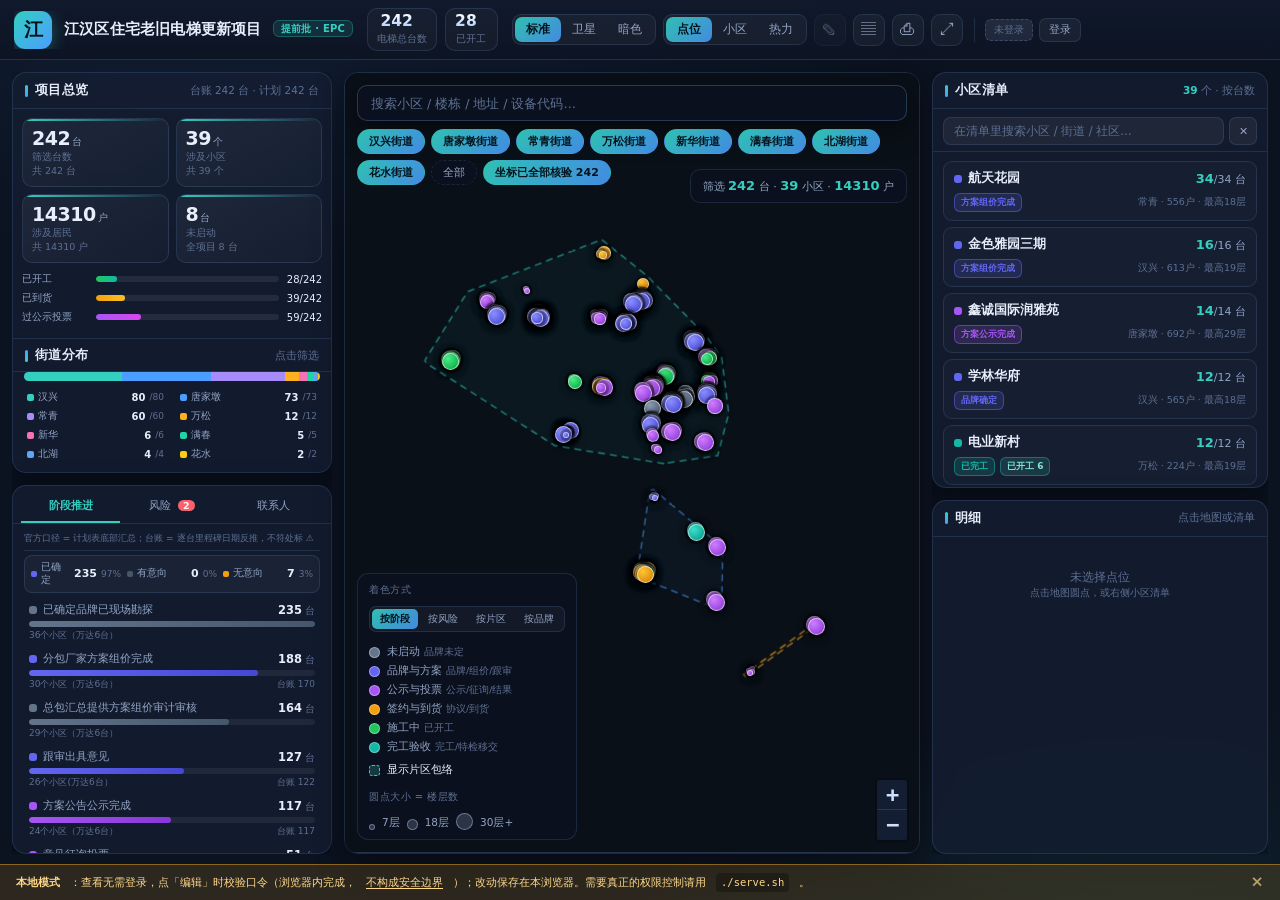
==== dainti/index.html @ f4ebd6f1 "10月19日-" ====
<!DOCTYPE html>
<html lang="zh-CN">
<head>
<meta charset="utf-8">
<meta name="viewport" content="width=device-width, initial-scale=1">
<title>江汉区老旧电梯更新项目 · 进度看台</title>
<link rel="stylesheet" href="vendor/leaflet.css">
<link rel="stylesheet" href="style.css?v=202610191836">
</head>
<body>

<header class="topbar">
  <div class="brand">
    <div class="brand-mark">江</div>
    <div class="brand-text">
      <h1>江汉区住宅老旧电梯更新项目 <span class="tag">提前批 · EPC</span></h1>
      <p id="subtitle">进度看台 · 加载中…</p>
    </div>
  </div>

  <div class="topbar-stats" id="topStats"></div>

  <div class="topbar-actions">
    <div class="seg" id="basemapSeg">
      <button data-map="standard" class="on">标准</button>
      <button data-map="satellite">卫星</button>
      <button data-map="dark">暗色</button>
    </div>
    <div class="seg" id="viewSeg">
      <button data-view="point" class="on">点位</button>
      <button data-view="community">小区</button>
      <button data-view="heat">热力</button>
    </div>
    <button class="icon-btn" id="btnEdit" title="编辑模式：改阶段/日期/品牌，拖拽纠偏坐标">✎</button>
    <button class="icon-btn" id="btnTimeline" title="时间轴 / 甘特">▤</button>
    <button class="icon-btn" id="btnReport" title="导出周报">⎙</button>
    <button class="icon-btn" id="btnFit" title="复位视图">⤢</button>
    <div class="user-chip" id="userChip"></div>
  </div>
</header>

<main class="layout">

  <!-- ============ 左栏 ============ -->
  <aside class="col col-left">
    <section class="card">
      <div class="card-hd"><h2>项目总览</h2><span class="hint" id="sourceHint"></span></div>
      <div class="kpi-grid" id="kpiGrid"></div>
      <div class="coverage" id="coverage"></div>
      <div class="card-hd card-hd-sub"><h2>街道分布</h2><span class="hint">点击筛选</span></div>
      <div id="streetChart" class="street-strip"></div>
    </section>

    <section class="card grow">
      <div class="tabs" id="leftTabs">
        <button data-tab="funnel" class="on">阶段推进</button>
        <button data-tab="risk">风险 <b id="riskBadge">0</b></button>
        <button data-tab="people">联系人</button>
      </div>
      <div class="tab-body">
        <div class="tab-pane on" id="paneFunnel"><div id="funnel" class="funnel"></div></div>
        <div class="tab-pane" id="paneRisk"><div id="riskPanel" class="risk-panel"></div></div>
        <div class="tab-pane" id="panePeople"><div id="peoplePanel" class="people-panel"></div></div>
      </div>
    </section>
  </aside>

  <!-- ============ 中间:地图 + 时间轴抽屉 ============ -->
  <section class="map-wrap">
    <div class="map-stage">
      <div id="map"></div>

      <div class="map-overlay map-legend" id="legend"></div>

      <div class="map-overlay map-filter">
        <input id="search" type="search" placeholder="搜索小区 / 楼栋 / 地址 / 设备代码…" autocomplete="off">
        <div class="chips" id="streetChips"></div>
      </div>

      <div class="edit-bar" id="editBar">
        <div class="eb-row">
          <span class="eb-title">✎ 编辑模式</span>
          <button class="mini-btn" id="btnMulti" title="开启后点圆点/清单可多选，然后批量改">多选</button>
          <label class="eb-auto" title="改动后自动保存，无需手点保存">
            <input type="checkbox" id="autoSave" checked><span>自动保存</span></label>
          <span class="eb-hint" id="editHint">点圆点改阶段/日期/品牌；「小区」视图拖气泡纠偏坐标</span>
          <span class="eb-dirty" id="editDirty"></span>
          <button class="mini-btn" id="btnSave">保存</button>
          <button class="mini-btn" id="btnRevert">撤销未保存</button>
          <button class="mini-btn" id="btnRestore" title="回退到上一次保存之前">撤销上次保存</button>
          <button class="mini-btn" id="btnExport">导出 JSON</button>
          <button class="mini-btn" id="btnImport">导入 JSON</button>
          <button class="mini-btn" id="btnRebuild" title="重跑构建脚本，刷新风险/时间轴/周报">重建派生数据</button>
          <button class="mini-btn" id="btnEditExit">退出编辑</button>
        </div>
        <div class="eb-row eb-batch" id="batchBar">
          <span class="eb-sel">已选 <b id="selCount">0</b> 台</span>
          <select id="bStage" title="批量设置当前阶段"><option value="">设为阶段…</option></select>
          <select id="bKey" title="批量填写某个里程碑日期"><option value="">填里程碑…</option></select>
          <input type="date" id="bDate" title="里程碑日期">
          <button class="mini-btn primary" id="btnApply">应用到所选</button>
          <button class="mini-btn" id="btnSelVisible" title="选中当前筛选结果里的全部点位">全选筛选结果</button>
          <button class="mini-btn" id="btnSelClear">清空选择</button>
        </div>
      </div>

      <div class="map-overlay map-statusbar" id="statusbar"></div>
      <div class="map-overlay map-note" id="geoNote"></div>
    </div>

    <!-- 时间轴 / 甘特抽屉 -->
    <div class="timeline-drawer" id="timelineDrawer">
      <div class="tl-head">
        <h3>时间轴 · 里程碑推进</h3>
        <div class="tl-modes" id="tlModes">
          <button data-tl="month" class="on">每月新增</button>
          <button data-tl="cum">累积曲线</button>
          <button data-tl="matrix">阶段×月份</button>
        </div>
        <span class="tl-hint" id="tlHint"></span>
        <button class="icon-btn sm" id="btnTlClose" title="收起">✕</button>
      </div>
      <div class="tl-body" id="tlBody"></div>
    </div>
  </section>

  <!-- ============ 右栏 ============ -->
  <aside class="col col-right">
    <section class="card grow">
      <div class="card-hd">
        <h2>小区清单</h2>
        <span class="hint"><b id="listCount">0</b> 个 · 按台数</span>
      </div>
      <div class="list-search">
        <input id="listSearch" type="search" placeholder="在清单里搜索小区 / 街道 / 社区…" autocomplete="off">
        <button class="mini-btn" id="listSearchClear" title="清空">✕</button>
      </div>
      <div id="communityList" class="community-list"></div>
    </section>

    <section class="card">
      <div class="card-hd"><h2>明细</h2><span class="hint" id="detailHint">点击地图或清单</span></div>
      <div id="detailPanel" class="detail-panel">
        <div class="empty">未选择点位</div>
      </div>
    </section>
  </aside>
</main>

<footer class="footbar">
  <span id="footLeft"></span>
  <span class="sep">|</span>
  <span id="footAsOf"></span>
  <span class="sep">|</span>
  <span>坐标 WGS-84 → GCJ-02 对齐高德底图</span>
</footer>

<div class="login-overlay" id="loginOverlay">
  <form class="login-card" id="loginForm" autocomplete="on">
    <div class="lg-mark">江</div>
    <h2>江汉区老旧电梯更新项目</h2>
    <p class="lg-sub">进度看台 · 需要授权后访问</p>
    <label>用户名</label>
    <input id="loginUser" name="username" autocomplete="username" placeholder="请输入用户名">
    <label>口令</label>
    <input id="loginPass" name="password" type="password" autocomplete="current-password" placeholder="请输入口令">
    <button type="submit" id="loginBtn">登 录</button>
    <div class="lg-msg" id="loginMsg"></div>
    <div class="lg-foot">未授权用户无法查看项目数据<br>如需账号请联系项目管理员</div>
  </form>
</div>

<script src="vendor/leaflet.js"></script>
<script src="local-users.js?v=202610191836" onerror="window.__NO_LOCAL_USERS__=1"></script>
<script src="auth.js?v=202610191836"></script>
<script src="data/plan.js?v=202610191836"></script>
<script src="app.js?v=202610191836"></script>
</body>
</html>
---- dainti/vendor/leaflet.css ----
/* required styles */

.leaflet-pane,
.leaflet-tile,
.leaflet-marker-icon,
.leaflet-marker-shadow,
.leaflet-tile-container,
.leaflet-pane > svg,
.leaflet-pane > canvas,
.leaflet-zoom-box,
.leaflet-image-layer,
.leaflet-layer {
	position: absolute;
	left: 0;
	top: 0;
	}
.leaflet-container {
	overflow: hidden;
	}
.leaflet-tile,
.leaflet-marker-icon,
.leaflet-marker-shadow {
	-webkit-user-select: none;
	   -moz-user-select: none;
	        user-select: none;
	  -webkit-user-drag: none;
	}
/* Prevents IE11 from highlighting tiles in blue */
.leaflet-tile::selection {
	background: transparent;
}
/* Safari renders non-retina tile on retina better with this, but Chrome is worse */
.leaflet-safari .leaflet-tile {
	image-rendering: -webkit-optimize-contrast;
	}
/* hack that prevents hw layers "stretching" when loading new tiles */
.leaflet-safari .leaflet-tile-container {
	width: 1600px;
	height: 1600px;
	-webkit-transform-origin: 0 0;
	}
.leaflet-marker-icon,
.leaflet-marker-shadow {
	display: block;
	}
/* .leaflet-container svg: reset svg max-width decleration shipped in Joomla! (joomla.org) 3.x */
/* .leaflet-container img: map is broken in FF if you have max-width: 100% on tiles */
.leaflet-container .leaflet-overlay-pane svg {
	max-width: none !important;
	max-height: none !important;
	}
.leaflet-container .leaflet-marker-pane img,
.leaflet-container .leaflet-shadow-pane img,
.leaflet-container .leaflet-tile-pane img,
.leaflet-container img.leaflet-image-layer,
.leaflet-container .leaflet-tile {
	max-width: none !important;
	max-height: none !important;
	width: auto;
	padding: 0;
	}

.leaflet-container img.leaflet-tile {
	/* See: https://bugs.chromium.org/p/chromium/issues/detail?id=600120 */
	mix-blend-mode: plus-lighter;
}

.leaflet-container.leaflet-touch-zoom {
	-ms-touch-action: pan-x pan-y;
	touch-action: pan-x pan-y;
	}
.leaflet-container.leaflet-touch-drag {
	-ms-touch-action: pinch-zoom;
	/* Fallback for FF which doesn't support pinch-zoom */
	touch-action: none;
	touch-action: pinch-zoom;
}
.leaflet-container.leaflet-touch-drag.leaflet-touch-zoom {
	-ms-touch-action: none;
	touch-action: none;
}
.leaflet-container {
	-webkit-tap-highlight-color: transparent;
}
.leaflet-container a {
	-webkit-tap-highlight-color: rgba(51, 181, 229, 0.4);
}
.leaflet-tile {
	filter: inherit;
	visibility: hidden;
	}
.leaflet-tile-loaded {
	visibility: inherit;
	}
.leaflet-zoom-box {
	width: 0;
	height: 0;
	-moz-box-sizing: border-box;
	     box-sizing: border-box;
	z-index: 800;
	}
/* workaround for https://bugzilla.mozilla.org/show_bug.cgi?id=888319 */
.leaflet-overlay-pane svg {
	-moz-user-select: none;
	}

.leaflet-pane         { z-index: 400; }

.leaflet-tile-pane    { z-index: 200; }
.leaflet-overlay-pane { z-index: 400; }
.leaflet-shadow-pane  { z-index: 500; }
.leaflet-marker-pane  { z-index: 600; }
.leaflet-tooltip-pane   { z-index: 650; }
.leaflet-popup-pane   { z-index: 700; }

.leaflet-map-pane canvas { z-index: 100; }
.leaflet-map-pane svg    { z-index: 200; }

.leaflet-vml-shape {
	width: 1px;
	height: 1px;
	}
.lvml {
	behavior: url(#default#VML);
	display: inline-block;
	position: absolute;
	}


/* control positioning */

.leaflet-control {
	position: relative;
	z-index: 800;
	pointer-events: visiblePainted; /* IE 9-10 doesn't have auto */
	pointer-events: auto;
	}
.leaflet-top,
.leaflet-bottom {
	position: absolute;
	z-index: 1000;
	pointer-events: none;
	}
.leaflet-top {
	top: 0;
	}
.leaflet-right {
	right: 0;
	}
.leaflet-bottom {
	bottom: 0;
	}
.leaflet-left {
	left: 0;
	}
.leaflet-control {
	float: left;
	clear: both;
	}
.leaflet-right .leaflet-control {
	float: right;
	}
.leaflet-top .leaflet-control {
	margin-top: 10px;
	}
.leaflet-bottom .leaflet-control {
	margin-bottom: 10px;
	}
.leaflet-left .leaflet-control {
	margin-left: 10px;
	}
.leaflet-right .leaflet-control {
	margin-right: 10px;
	}


/* zoom and fade animations */

.leaflet-fade-anim .leaflet-popup {
	opacity: 0;
	-webkit-transition: opacity 0.2s linear;
	   -moz-transition: opacity 0.2s linear;
	        transition: opacity 0.2s linear;
	}
.leaflet-fade-anim .leaflet-map-pane .leaflet-popup {
	opacity: 1;
	}
.leaflet-zoom-animated {
	-webkit-transform-origin: 0 0;
	    -ms-transform-origin: 0 0;
	        transform-origin: 0 0;
	}
svg.leaflet-zoom-animated {
	will-change: transform;
}

.leaflet-zoom-anim .leaflet-zoom-animated {
	-webkit-transition: -webkit-transform 0.25s cubic-bezier(0,0,0.25,1);
	   -moz-transition:    -moz-transform 0.25s cubic-bezier(0,0,0.25,1);
	        transition:         transform 0.25s cubic-bezier(0,0,0.25,1);
	}
.leaflet-zoom-anim .leaflet-tile,
.leaflet-pan-anim .leaflet-tile {
	-webkit-transition: none;
	   -moz-transition: none;
	        transition: none;
	}

.leaflet-zoom-anim .leaflet-zoom-hide {
	visibility: hidden;
	}


/* cursors */

.leaflet-interactive {
	cursor: pointer;
	}
.leaflet-grab {
	cursor: -webkit-grab;
	cursor:    -moz-grab;
	cursor:         grab;
	}
.leaflet-crosshair,
.leaflet-crosshair .leaflet-interactive {
	cursor: crosshair;
	}
.leaflet-popup-pane,
.leaflet-control {
	cursor: auto;
	}
.leaflet-dragging .leaflet-grab,
.leaflet-dragging .leaflet-grab .leaflet-interactive,
.leaflet-dragging .leaflet-marker-draggable {
	cursor: move;
	cursor: -webkit-grabbing;
	cursor:    -moz-grabbing;
	cursor:         grabbing;
	}

/* marker & overlays interactivity */
.leaflet-marker-icon,
.leaflet-marker-shadow,
.leaflet-image-layer,
.leaflet-pane > svg path,
.leaflet-tile-container {
	pointer-events: none;
	}

.leaflet-marker-icon.leaflet-interactive,
.leaflet-image-layer.leaflet-interactive,
.leaflet-pane > svg path.leaflet-interactive,
svg.leaflet-image-layer.leaflet-interactive path {
	pointer-events: visiblePainted; /* IE 9-10 doesn't have auto */
	pointer-events: auto;
	}

/* visual tweaks */

.leaflet-container {
	background: #ddd;
	outline-offset: 1px;
	}
.leaflet-container a {
	color: #0078A8;
	}
.leaflet-zoom-box {
	border: 2px dotted #38f;
	background: rgba(255,255,255,0.5);
	}


/* general typography */
.leaflet-container {
	font-family: "Helvetica Neue", Arial, Helvetica, sans-serif;
	font-size: 12px;
	font-size: 0.75rem;
	line-height: 1.5;
	}


/* general toolbar styles */

.leaflet-bar {
	box-shadow: 0 1px 5px rgba(0,0,0,0.65);
	border-radius: 4px;
	}
.leaflet-bar a {
	background-color: #fff;
	border-bottom: 1px solid #ccc;
	width: 26px;
	height: 26px;
	line-height: 26px;
	display: block;
	text-align: center;
	text-decoration: none;
	color: black;
	}
.leaflet-bar a,
.leaflet-control-layers-toggle {
	background-position: 50% 50%;
	background-repeat: no-repeat;
	display: block;
	}
.leaflet-bar a:hover,
.leaflet-bar a:focus {
	background-color: #f4f4f4;
	}
.leaflet-bar a:first-child {
	border-top-left-radius: 4px;
	border-top-right-radius: 4px;
	}
.leaflet-bar a:last-child {
	border-bottom-left-radius: 4px;
	border-bottom-right-radius: 4px;
	border-bottom: none;
	}
.leaflet-bar a.leaflet-disabled {
	cursor: default;
	background-color: #f4f4f4;
	color: #bbb;
	}

.leaflet-touch .leaflet-bar a {
	width: 30px;
	height: 30px;
	line-height: 30px;
	}
.leaflet-touch .leaflet-bar a:first-child {
	border-top-left-radius: 2px;
	border-top-right-radius: 2px;
	}
.leaflet-touch .leaflet-bar a:last-child {
	border-bottom-left-radius: 2px;
	border-bottom-right-radius: 2px;
	}

/* zoom control */

.leaflet-control-zoom-in,
.leaflet-control-zoom-out {
	font: bold 18px 'Lucida Console', Monaco, monospace;
	text-indent: 1px;
	}

.leaflet-touch .leaflet-control-zoom-in, .leaflet-touch .leaflet-control-zoom-out  {
	font-size: 22px;
	}


/* layers control */

.leaflet-control-layers {
	box-shadow: 0 1px 5px rgba(0,0,0,0.4);
	background: #fff;
	border-radius: 5px;
	}
.leaflet-control-layers-toggle {
	background-image: url(images/layers.png);
	width: 36px;
	height: 36px;
	}
.leaflet-retina .leaflet-control-layers-toggle {
	background-image: url(images/layers-2x.png);
	background-size: 26px 26px;
	}
.leaflet-touch .leaflet-control-layers-toggle {
	width: 44px;
	height: 44px;
	}
.leaflet-control-layers .leaflet-control-layers-list,
.leaflet-control-layers-expanded .leaflet-control-layers-toggle {
	display: none;
	}
.leaflet-control-layers-expanded .leaflet-control-layers-list {
	display: block;
	position: relative;
	}
.leaflet-control-layers-expanded {
	padding: 6px 10px 6px 6px;
	color: #333;
	background: #fff;
	}
.leaflet-control-layers-scrollbar {
	overflow-y: scroll;
	overflow-x: hidden;
	padding-right: 5px;
	}
.leaflet-control-layers-selector {
	margin-top: 2px;
	position: relative;
	top: 1px;
	}
.leaflet-control-layers label {
	display: block;
	font-size: 13px;
	font-size: 1.08333em;
	}
.leaflet-control-layers-separator {
	height: 0;
	border-top: 1px solid #ddd;
	margin: 5px -10px 5px -6px;
	}

/* Default icon URLs */
.leaflet-default-icon-path { /* used only in path-guessing heuristic, see L.Icon.Default */
	background-image: url(images/marker-icon.png);
	}


/* attribution and scale controls */

.leaflet-container .leaflet-control-attribution {
	background: #fff;
	background: rgba(255, 255, 255, 0.8);
	margin: 0;
	}
.leaflet-control-attribution,
.leaflet-control-scale-line {
	padding: 0 5px;
	color: #333;
	line-height: 1.4;
	}
.leaflet-control-attribution a {
	text-decoration: none;
	}
.leaflet-control-attribution a:hover,
.leaflet-control-attribution a:focus {
	text-decoration: underline;
	}
.leaflet-attribution-flag {
	display: inline !important;
	vertical-align: baseline !important;
	width: 1em;
	height: 0.6669em;
	}
.leaflet-left .leaflet-control-scale {
	margin-left: 5px;
	}
.leaflet-bottom .leaflet-control-scale {
	margin-bottom: 5px;
	}
.leaflet-control-scale-line {
	border: 2px solid #777;
	border-top: none;
	line-height: 1.1;
	padding: 2px 5px 1px;
	white-space: nowrap;
	-moz-box-sizing: border-box;
	     box-sizing: border-box;
	background: rgba(255, 255, 255, 0.8);
	text-shadow: 1px 1px #fff;
	}
.leaflet-control-scale-line:not(:first-child) {
	border-top: 2px solid #777;
	border-bottom: none;
	margin-top: -2px;
	}
.leaflet-control-scale-line:not(:first-child):not(:last-child) {
	border-bottom: 2px solid #777;
	}

.leaflet-touch .leaflet-control-attribution,
.leaflet-touch .leaflet-control-layers,
.leaflet-touch .leaflet-bar {
	box-shadow: none;
	}
.leaflet-touch .leaflet-control-layers,
.leaflet-touch .leaflet-bar {
	border: 2px solid rgba(0,0,0,0.2);
	background-clip: padding-box;
	}


/* popup */

.leaflet-popup {
	position: absolute;
	text-align: center;
	margin-bottom: 20px;
	}
.leaflet-popup-content-wrapper {
	padding: 1px;
	text-align: left;
	border-radius: 12px;
	}
.leaflet-popup-content {
	margin: 13px 24px 13px 20px;
	line-height: 1.3;
	font-size: 13px;
	font-size: 1.08333em;
	min-height: 1px;
	}
.leaflet-popup-content p {
	margin: 17px 0;
	margin: 1.3em 0;
	}
.leaflet-popup-tip-container {
	width: 40px;
	height: 20px;
	position: absolute;
	left: 50%;
	margin-top: -1px;
	margin-left: -20px;
	overflow: hidden;
	pointer-events: none;
	}
.leaflet-popup-tip {
	width: 17px;
	height: 17px;
	padding: 1px;

	margin: -10px auto 0;
	pointer-events: auto;

	-webkit-transform: rotate(45deg);
	   -moz-transform: rotate(45deg);
	    -ms-transform: rotate(45deg);
	        transform: rotate(45deg);
	}
.leaflet-popup-content-wrapper,
.leaflet-popup-tip {
	background: white;
	color: #333;
	box-shadow: 0 3px 14px rgba(0,0,0,0.4);
	}
.leaflet-container a.leaflet-popup-close-button {
	position: absolute;
	top: 0;
	right: 0;
	border: none;
	text-align: center;
	width: 24px;
	height: 24px;
	font: 16px/24px Tahoma, Verdana, sans-serif;
	color: #757575;
	text-decoration: none;
	background: transparent;
	}
.leaflet-container a.leaflet-popup-close-button:hover,
.leaflet-container a.leaflet-popup-close-button:focus {
	color: #585858;
	}
.leaflet-popup-scrolled {
	overflow: auto;
	}

.leaflet-oldie .leaflet-popup-content-wrapper {
	-ms-zoom: 1;
	}
.leaflet-oldie .leaflet-popup-tip {
	width: 24px;
	margin: 0 auto;

	-ms-filter: "progid:DXImageTransform.Microsoft.Matrix(M11=0.70710678, M12=0.70710678, M21=-0.70710678, M22=0.70710678)";
	filter: progid:DXImageTransform.Microsoft.Matrix(M11=0.70710678, M12=0.70710678, M21=-0.70710678, M22=0.70710678);
	}

.leaflet-oldie .leaflet-control-zoom,
.leaflet-oldie .leaflet-control-layers,
.leaflet-oldie .leaflet-popup-content-wrapper,
.leaflet-oldie .leaflet-popup-tip {
	border: 1px solid #999;
	}


/* div icon */

.leaflet-div-icon {
	background: #fff;
	border: 1px solid #666;
	}


/* Tooltip */
/* Base styles for the element that has a tooltip */
.leaflet-tooltip {
	position: absolute;
	padding: 6px;
	background-color: #fff;
	border: 1px solid #fff;
	border-radius: 3px;
	color: #222;
	white-space: nowrap;
	-webkit-user-select: none;
	-moz-user-select: none;
	-ms-user-select: none;
	user-select: none;
	pointer-events: none;
	box-shadow: 0 1px 3px rgba(0,0,0,0.4);
	}
.leaflet-tooltip.leaflet-interactive {
	cursor: pointer;
	pointer-events: auto;
	}
.leaflet-tooltip-top:before,
.leaflet-tooltip-bottom:before,
.leaflet-tooltip-left:before,
.leaflet-tooltip-right:before {
	position: absolute;
	pointer-events: none;
	border: 6px solid transparent;
	background: transparent;
	content: "";
	}

/* Directions */

.leaflet-tooltip-bottom {
	margin-top: 6px;
}
.leaflet-tooltip-top {
	margin-top: -6px;
}
.leaflet-tooltip-bottom:before,
.leaflet-tooltip-top:before {
	left: 50%;
	margin-left: -6px;
	}
.leaflet-tooltip-top:before {
	bottom: 0;
	margin-bottom: -12px;
	border-top-color: #fff;
	}
.leaflet-tooltip-bottom:before {
	top: 0;
	margin-top: -12px;
	margin-left: -6px;
	border-bottom-color: #fff;
	}
.leaflet-tooltip-left {
	margin-left: -6px;
}
.leaflet-tooltip-right {
	margin-left: 6px;
}
.leaflet-tooltip-left:before,
.leaflet-tooltip-right:before {
	top: 50%;
	margin-top: -6px;
	}
.leaflet-tooltip-left:before {
	right: 0;
	margin-right: -12px;
	border-left-color: #fff;
	}
.leaflet-tooltip-right:before {
	left: 0;
	margin-left: -12px;
	border-right-color: #fff;
	}

/* Printing */

@media print {
	/* Prevent printers from removing background-images of controls. */
	.leaflet-control {
		-webkit-print-color-adjust: exact;
		print-color-adjust: exact;
		}
	}
---- dainti/style.css ----
/* ===== 江汉区老旧电梯更新项目 · 信息看台 ===== */
:root{
  --bg:#0b1220;
  --bg-2:#0f172a;
  --panel:rgba(20,30,50,.86);
  --panel-solid:#141e32;
  --line:rgba(120,160,220,.16);
  --line-2:rgba(120,160,220,.28);
  --txt:#e8eefb;
  --txt-2:#93a4c4;
  --txt-3:#5f7093;
  --accent:#33d0c0;
  --accent-2:#4b9dff;
  --warn:#ffb020;
  --danger:#ff5f6d;
  --south:#ffb020;
  --mid:#4b9dff;
  --north:#33d0c0;
  --c1:#33d0c0; --c2:#4b9dff; --c3:#a78bfa;
  --c4:#ffb020; --c5:#ff5f6d; --c6:#22d3a7; --c7:#f472b6; --c8:#60a5fa;
  --r:14px;
  --shadow:0 8px 30px rgba(0,0,0,.45);
  --font:"PingFang SC","Hiragino Sans GB","Microsoft YaHei",system-ui,-apple-system,"Segoe UI",sans-serif;
}

*{box-sizing:border-box;margin:0;padding:0}
html,body{height:100%}
body{
  font-family:var(--font);
  background:
    radial-gradient(1200px 600px at 20% -10%,rgba(75,157,255,.10),transparent 60%),
    radial-gradient(900px 500px at 90% 110%,rgba(51,208,192,.08),transparent 60%),
    var(--bg);
  color:var(--txt);
  font-size:13px;
  overflow:hidden;
  -webkit-font-smoothing:antialiased;
}

/* ---------- 顶栏 ---------- */
.topbar{
  height:64px;display:flex;align-items:center;gap:14px;
  padding:0 14px;overflow:hidden;
  background:linear-gradient(180deg,rgba(17,26,44,.96),rgba(13,20,35,.88));
  border-bottom:1px solid var(--line);
  backdrop-filter:blur(12px);
  position:relative;z-index:1200;
}
.brand{display:flex;align-items:center;gap:12px;flex:0 1 auto;min-width:0;overflow:hidden}
.brand-text{min-width:0;overflow:hidden}
.brand-mark{
  width:38px;height:38px;border-radius:11px;flex:0 0 auto;
  display:grid;place-items:center;font-size:19px;font-weight:700;color:#04121a;
  background:linear-gradient(135deg,var(--accent),var(--accent-2));
  box-shadow:0 4px 16px rgba(51,208,192,.35);
}
.brand-text h1{font-size:15px;font-weight:600;letter-spacing:.2px;white-space:nowrap;
  overflow:hidden;text-overflow:ellipsis}
.brand-text h1 .tag{
  font-size:10px;font-weight:600;padding:2px 7px;border-radius:6px;margin-left:6px;
  color:var(--accent);background:rgba(51,208,192,.12);border:1px solid rgba(51,208,192,.3);
  vertical-align:2px;
}
.brand-text p{font-size:11px;color:var(--txt-3);margin-top:3px;white-space:nowrap;
  overflow:hidden;text-overflow:ellipsis}

.topbar-stats{display:flex;gap:8px;flex:0 1 auto;min-width:0;justify-content:center}
.ts{
  display:flex;flex-direction:column;align-items:center;justify-content:center;
  flex:0 0 auto;padding:5px 11px;border-radius:10px;white-space:nowrap;
  background:rgba(255,255,255,.03);border:1px solid var(--line);
}
.ts b{font-size:17px;font-weight:700;font-variant-numeric:tabular-nums;line-height:1.15;white-space:nowrap;
  background:linear-gradient(180deg,#fff,#9fc4ff);-webkit-background-clip:text;background-clip:text;color:transparent}
.ts span{font-size:10px;color:var(--txt-3);margin-top:2px;white-space:nowrap}

.topbar-actions{display:flex;align-items:center;gap:10px;flex:0 0 auto}
.seg{display:flex;background:rgba(255,255,255,.04);border:1px solid var(--line);border-radius:9px;padding:2px}
.seg button{
  border:0;background:transparent;color:var(--txt-2);font-family:var(--font);
  font-size:11.5px;padding:5px 11px;border-radius:7px;cursor:pointer;transition:.16s;white-space:nowrap;
}
.seg button:hover{color:var(--txt);background:rgba(255,255,255,.05)}
.seg button.on{background:linear-gradient(135deg,rgba(51,208,192,.9),rgba(75,157,255,.85));color:#04121a;font-weight:600}
.icon-btn{
  width:32px;height:32px;border-radius:9px;cursor:pointer;font-size:15px;
  background:rgba(255,255,255,.04);border:1px solid var(--line);color:var(--txt-2);transition:.16s;
}
.icon-btn:hover{color:var(--txt);border-color:var(--line-2);background:rgba(255,255,255,.08)}

/* ---------- 布局 ---------- */
.layout{
  height:calc(100vh - 64px - 30px);
  display:grid;grid-template-columns:308px 1fr 330px;gap:12px;padding:12px;
}
.col{display:flex;flex-direction:column;gap:12px;min-height:0;overflow:hidden}
.card{
  background:var(--panel);border:1px solid var(--line);border-radius:var(--r);
  box-shadow:var(--shadow);backdrop-filter:blur(10px);
  display:flex;flex-direction:column;min-height:0;overflow:hidden;
}
.card.grow{flex:1;min-height:0}
.card-hd{
  display:flex;align-items:center;justify-content:space-between;gap:8px;
  padding:11px 14px;border-bottom:1px solid var(--line);flex:0 0 auto;
}
.card-hd h2{font-size:12.5px;font-weight:600;letter-spacing:.4px;display:flex;align-items:center;gap:7px}
.card-hd h2::before{content:"";width:3px;height:12px;border-radius:2px;background:linear-gradient(180deg,var(--accent),var(--accent-2))}
.hint{font-size:10.5px;color:var(--txt-3);white-space:nowrap}
.hint b{color:var(--accent)}

/* ---------- KPI ---------- */
.kpi-grid{display:grid;grid-template-columns:repeat(2,1fr);gap:8px;padding:11px}
.kpi{
  background:linear-gradient(150deg,rgba(255,255,255,.055),rgba(255,255,255,.015));
  border:1px solid var(--line);border-radius:10px;padding:9px 10px;position:relative;overflow:hidden;
}
.kpi::after{content:"";position:absolute;left:0;top:0;width:100%;height:2px;background:linear-gradient(90deg,var(--accent),transparent)}
.kpi b{display:block;font-size:21px;font-weight:700;font-variant-numeric:tabular-nums;letter-spacing:-.5px}
.kpi span{display:block;font-size:10.5px;color:var(--txt-3);margin-top:2px}
.kpi small{font-size:10px;color:var(--txt-2);font-weight:500;margin-left:2px}

.coverage{padding:0 11px 12px}
.cov-row{display:flex;align-items:center;gap:8px;font-size:10.5px;color:var(--txt-2);margin-bottom:6px}
.cov-row .lbl{flex:0 0 auto;width:74px}
.cov-bar{flex:1;height:6px;border-radius:4px;background:rgba(255,255,255,.07);overflow:hidden}
.cov-bar i{display:block;height:100%;border-radius:4px;background:linear-gradient(90deg,var(--accent),var(--accent-2))}
.cov-row .val{flex:0 0 auto;font-variant-numeric:tabular-nums;color:var(--txt)}

/* ---------- 片区 ---------- */
.zone-list{padding:10px 11px;display:flex;flex-direction:column;gap:8px;overflow:auto}
.zone{
  border:1px solid var(--line);border-radius:10px;padding:9px 10px;cursor:pointer;transition:.16s;
  background:rgba(255,255,255,.02);position:relative;
}
.zone:hover{border-color:var(--line-2);background:rgba(255,255,255,.05)}
.zone.off{opacity:.35}
.zone-hd{display:flex;align-items:center;justify-content:space-between;margin-bottom:7px}
.zone-name{display:flex;align-items:center;gap:7px;font-size:12px;font-weight:600}
.zone-dot{width:9px;height:9px;border-radius:3px;flex:0 0 auto}
.zone-cnt{font-size:11px;color:var(--txt-2);font-variant-numeric:tabular-nums}
.zone-cnt b{color:var(--txt);font-size:13px}
.zone-bar{height:6px;border-radius:4px;background:rgba(255,255,255,.07);overflow:hidden}
.zone-bar i{display:block;height:100%;border-radius:4px;transition:width .4s}
.zone-sub{font-size:10px;color:var(--txt-3);margin-top:6px;display:flex;justify-content:space-between}

/* ---------- 阶段推进漏斗 ---------- */
.funnel{overflow:auto;padding:9px 11px;display:flex;flex-direction:column;gap:7px}
.fn-note{font-size:9.5px;color:var(--txt-3);line-height:1.5;padding-bottom:5px;border-bottom:1px solid var(--line)}
.fn-row{border-radius:8px;padding:5px 6px;transition:.15s}
.fn-row.clickable{cursor:pointer}
.fn-row.clickable:hover{background:rgba(255,255,255,.05)}
.fn-row.dim{opacity:.3}
.fn-top{display:flex;justify-content:space-between;align-items:baseline;font-size:11px;margin-bottom:4px}
.fn-name{color:var(--txt-2);display:flex;align-items:center;gap:6px;line-height:1.25}
.fn-val{color:var(--txt);font-variant-numeric:tabular-nums;font-weight:600;font-size:12.5px;flex:0 0 auto}
.fn-val small{color:var(--txt-3);font-weight:400;font-size:9.5px}
.fn-track{height:7px;border-radius:5px;background:rgba(255,255,255,.06);overflow:hidden}
.fn-fill{height:100%;border-radius:5px;transition:width .5s cubic-bezier(.2,.8,.3,1)}
.fn-sub{display:flex;justify-content:space-between;gap:8px;font-size:9.5px;color:var(--txt-3);margin-top:3px}
.fn-sub .warn{color:var(--warn)}
.fn-foot{margin-top:5px;padding-top:7px;border-top:1px solid var(--line);font-size:10.5px;color:var(--txt-3)}
.fn-foot b{color:var(--accent)}

/* ---------- 里程碑时间线 ---------- */
.ms-list{position:relative;padding-left:4px;margin-bottom:4px}
.ms-row{display:flex;align-items:center;gap:8px;font-size:11px;padding:3px 0;position:relative;padding-left:14px}
.ms-row::before{content:"";position:absolute;left:4.5px;top:0;bottom:0;width:1px;background:var(--line-2)}
.ms-row:first-child::before{top:50%}
.ms-row:last-child::before{bottom:50%}
.ms-dot{position:absolute;left:0;width:10px;height:10px;border-radius:50%;
  background:var(--bg-2);border:1.5px solid var(--line-2);z-index:1}
.ms-row:not(.pending) .ms-dot{background:var(--accent);border-color:var(--accent);
  box-shadow:0 0 0 3px rgba(51,208,192,.18)}
.ms-row.cur .ms-dot{background:#fff;border-color:var(--accent);box-shadow:0 0 0 4px rgba(51,208,192,.3)}
.ms-name{color:var(--txt-2);flex:1}
.ms-row:not(.pending) .ms-name{color:var(--txt)}
.ms-row.pending .ms-name{color:var(--txt-3)}
.ms-row.cur .ms-name{font-weight:600}
.ms-date{font-variant-numeric:tabular-nums;font-size:10px;color:var(--txt-3);flex:0 0 auto}
.ms-row:not(.pending) .ms-date{color:var(--accent)}

/* ---------- 柱状图 ---------- */
.bar-chart{padding:11px;display:flex;flex-direction:column;gap:9px;overflow:auto}
.bar-row{cursor:pointer;transition:.16s}
.bar-row:hover .bar-lbl{color:var(--txt)}
.bar-row.off{opacity:.35}
.bar-top{display:flex;justify-content:space-between;font-size:11.5px;margin-bottom:5px}
.bar-lbl{color:var(--txt-2);display:flex;align-items:center;gap:6px}
.bar-val{color:var(--txt);font-variant-numeric:tabular-nums;font-weight:600}
.bar-val small{color:var(--txt-3);font-weight:400;font-size:10px}
.bar-track{height:8px;border-radius:5px;background:rgba(255,255,255,.06);overflow:hidden}
.bar-fill{height:100%;border-radius:5px;transition:width .5s cubic-bezier(.2,.8,.3,1)}

/* ---------- 地图 ---------- */
.map-wrap{position:relative;border-radius:var(--r);overflow:hidden;border:1px solid var(--line);box-shadow:var(--shadow);min-height:0}
#map{position:absolute;inset:0;background:#0a1018}
.leaflet-container{background:#0a1018;font-family:var(--font)}
.leaflet-control-attribution{display:none}
.leaflet-bar a{background:#141e32 !important;color:#cfe0ff !important;border-color:rgba(120,160,220,.2) !important}
.leaflet-bar a:hover{background:#1d2a44 !important}

.map-overlay{position:absolute;z-index:800}
.map-legend{
  left:12px;bottom:12px;display:flex;flex-direction:column;gap:6px;
  background:rgba(11,18,32,.82);border:1px solid var(--line);border-radius:11px;padding:9px 11px;
  backdrop-filter:blur(10px);font-size:10.5px;color:var(--txt-2);
}
.legend-title{font-size:10px;color:var(--txt-3);letter-spacing:.5px;margin-bottom:1px}
.legend-item{display:flex;align-items:center;gap:7px}
.legend-toggle{cursor:pointer;padding:3px 0;transition:.15s;opacity:.5;user-select:none}
.legend-toggle:hover{opacity:.85}
.legend-toggle.on{opacity:1;color:var(--txt)}
.legend-box{width:11px;height:11px;border-radius:3px;flex:0 0 auto;
  border:1.5px dashed var(--txt-3);background:rgba(147,164,196,.08);transition:.15s}
.legend-toggle.on .legend-box{border-color:var(--accent);background:rgba(51,208,192,.22)}
.legend-dot{width:11px;height:11px;border-radius:50%;flex:0 0 auto;border:1.5px solid rgba(255,255,255,.35)}
.legend-size{display:flex;align-items:flex-end;gap:7px;margin-top:2px}
.legend-size i{display:block;border-radius:50%;background:rgba(147,164,196,.25);border:1.5px solid rgba(147,164,196,.6)}

.map-filter{
  left:12px;top:12px;right:12px;display:flex;flex-direction:column;gap:8px;max-width:640px;
}
#search{
  width:100%;height:36px;border-radius:10px;padding:0 13px;font-size:12.5px;font-family:var(--font);
  background:rgba(11,18,32,.88);border:1px solid var(--line-2);color:var(--txt);outline:none;
  backdrop-filter:blur(10px);box-shadow:var(--shadow);transition:.16s;
}
#search::placeholder{color:var(--txt-3)}
#search:focus{border-color:var(--accent);box-shadow:0 0 0 3px rgba(51,208,192,.14)}
.chips{display:flex;gap:6px;flex-wrap:wrap}
.chip{
  font-size:11px;padding:4px 11px;border-radius:20px;cursor:pointer;transition:.16s;
  background:rgba(11,18,32,.82);border:1px solid var(--line);color:var(--txt-2);
  backdrop-filter:blur(10px);display:flex;align-items:center;gap:5px;
}
.chip:hover{color:var(--txt);border-color:var(--line-2)}
.chip.on{background:linear-gradient(135deg,rgba(51,208,192,.92),rgba(75,157,255,.88));color:#04121a;font-weight:600;border-color:transparent}
.chip i{width:7px;height:7px;border-radius:50%;flex:0 0 auto}

.map-statusbar{
  right:12px;top:96px;background:rgba(11,18,32,.82);border:1px solid var(--line);
  border-radius:10px;padding:8px 12px;font-size:11px;color:var(--txt-2);backdrop-filter:blur(10px);
  font-variant-numeric:tabular-nums;
}
.map-statusbar b{color:var(--accent);font-size:13px}

.map-note{
  right:12px;bottom:12px;max-width:280px;
  background:rgba(255,176,32,.10);border:1px solid rgba(255,176,32,.32);
  border-radius:10px;padding:7px 10px;font-size:10px;color:#ffd88a;line-height:1.55;
  backdrop-filter:blur(10px);display:none;
}
.map-note.show{display:block}
.map-note b{color:var(--warn)}

/* 地图标记 */
.pin-wrap{position:relative}
.pin{
  border-radius:50%;border:1.5px solid rgba(255,255,255,.55);
  box-shadow:0 0 0 3px rgba(0,0,0,.28),0 2px 8px rgba(0,0,0,.5);
  transition:transform .16s,box-shadow .16s;cursor:pointer;
}
.pin:hover{transform:scale(1.22);z-index:999}
.pin.sel{box-shadow:0 0 0 4px rgba(51,208,192,.5),0 2px 12px rgba(0,0,0,.6);z-index:998}
.pin.dim{opacity:.16;filter:grayscale(.7)}
.clabel{
  position:absolute;transform:translate(-50%,-50%);white-space:nowrap;pointer-events:none;
  font-size:10.5px;font-weight:600;color:#eaf2ff;text-shadow:0 1px 4px #000,0 0 8px #000;
  padding:1px 5px;border-radius:5px;background:rgba(8,14,26,.55);
}
.ccluster{
  display:grid;place-items:center;border-radius:50%;color:#04121a;font-weight:700;
  font-variant-numeric:tabular-nums;cursor:pointer;transition:transform .16s;
  border:2px solid rgba(255,255,255,.5);box-shadow:0 3px 14px rgba(0,0,0,.5);
}
.ccluster:hover{transform:scale(1.1)}
.leaflet-tooltip.jh-tip{
  background:rgba(9,15,28,.94);border:1px solid var(--line-2);border-radius:9px;
  color:var(--txt);font-family:var(--font);font-size:11.5px;padding:7px 10px;box-shadow:var(--shadow);
}
.leaflet-tooltip.jh-tip b{color:var(--accent)}

/* ---------- 小区清单 ---------- */
.community-list{overflow:auto;padding:9px 10px;display:flex;flex-direction:column;gap:6px}
.cc{
  border:1px solid var(--line);border-radius:9px;padding:8px 10px;cursor:pointer;transition:.16s;
  background:rgba(255,255,255,.02);
}
.cc:hover{border-color:var(--line-2);background:rgba(255,255,255,.055);transform:translateX(-2px)}
.cc.sel{border-color:var(--accent);background:rgba(51,208,192,.10)}
.cc.off{opacity:.3}
.cc-hd{display:flex;align-items:center;justify-content:space-between;gap:8px}
.cc-name{font-size:12.5px;font-weight:600;display:flex;align-items:center;gap:6px;min-width:0}
.cc-name em{font-style:normal;overflow:hidden;text-overflow:ellipsis;white-space:nowrap}
.cc-cnt{font-size:11px;color:var(--txt-2);flex:0 0 auto;font-variant-numeric:tabular-nums}
.cc-cnt b{color:var(--accent);font-size:13px}
.cc-meta{font-size:10px;color:var(--txt-3);margin-top:5px;display:flex;gap:9px;flex-wrap:wrap}
.cc-meta span{display:flex;align-items:center;gap:3px}
.dot{width:8px;height:8px;border-radius:3px;flex:0 0 auto}

/* ---------- 明细 ---------- */
.col-right > .card:not(.grow){flex:0 1 46%;min-height:170px}
.col-right > .card.grow{flex:1 1 54%}
.detail-panel{overflow:auto;padding:11px;min-height:0}
.empty{color:var(--txt-3);font-size:11.5px;text-align:center;padding:22px 0}
.dt-title{font-size:14px;font-weight:600;margin-bottom:3px}
.dt-sub{font-size:10.5px;color:var(--txt-3);margin-bottom:10px}
.dt-grid{display:grid;grid-template-columns:1fr 1fr;gap:6px;margin-bottom:10px}
.dt-cell{background:rgba(255,255,255,.035);border:1px solid var(--line);border-radius:8px;padding:6px 8px}
.dt-cell span{display:block;font-size:9.5px;color:var(--txt-3);margin-bottom:2px}
.dt-cell b{font-size:13px;font-variant-numeric:tabular-nums;font-weight:600}
.dt-sec{font-size:10px;color:var(--txt-3);letter-spacing:.5px;margin:11px 0 6px;
  padding-bottom:4px;border-bottom:1px solid var(--line);display:flex;justify-content:space-between}
.dt-row{display:flex;justify-content:space-between;gap:8px;font-size:11.5px;padding:3.5px 0}
.dt-row span{color:var(--txt-2)}
.dt-row b{color:var(--txt);font-weight:500;font-variant-numeric:tabular-nums;text-align:right}
.dt-row b.mono{font-family:ui-monospace,Menlo,monospace;font-size:10.5px;color:var(--accent)}
.dt-tags{display:flex;gap:5px;flex-wrap:wrap;margin-bottom:9px}
.badge{font-size:9.5px;padding:2.5px 8px;border-radius:6px;border:1px solid transparent;font-weight:600}
.badge.z{background:rgba(75,157,255,.14);border-color:rgba(75,157,255,.35);color:#9dc6ff}
.badge.hi{background:rgba(51,208,192,.14);border-color:rgba(51,208,192,.35);color:#7fe6da}
.badge.lo{background:rgba(255,176,32,.14);border-color:rgba(255,176,32,.38);color:#ffd88a}
.dt-siblings{display:flex;flex-direction:column;gap:3px}
.dt-sib{font-size:11px;color:var(--txt-2);padding:4px 7px;border-radius:6px;background:rgba(255,255,255,.03);
  display:flex;justify-content:space-between;cursor:pointer;transition:.14s;border:1px solid transparent}
.dt-sib:hover{background:rgba(51,208,192,.1);border-color:rgba(51,208,192,.3);color:var(--txt)}
.dt-empty-plan{font-size:10.5px;color:var(--txt-3);padding:8px;border-radius:8px;
  border:1px dashed var(--line-2);text-align:center;line-height:1.6}

/* ---------- 底栏 ---------- */
.footbar{
  height:30px;display:flex;align-items:center;gap:10px;padding:0 16px;
  font-size:10.5px;color:var(--txt-3);border-top:1px solid var(--line);
  background:rgba(13,20,35,.7);
}
.footbar .sep{color:rgba(120,160,220,.25)}

/* 滚动条 */
::-webkit-scrollbar{width:7px;height:7px}
::-webkit-scrollbar-track{background:transparent}
::-webkit-scrollbar-thumb{background:rgba(120,160,220,.22);border-radius:4px}
::-webkit-scrollbar-thumb:hover{background:rgba(120,160,220,.4)}

/* 自适应 */
/* 顶栏递进收缩:宁可按优先级隐藏整块,也不让卡片被压出半截数字 */
@media (max-width:1760px){
  .ts{padding:4px 9px}
  .ts b{font-size:15.5px}
  .ts span{font-size:9.5px}
  .topbar-actions{gap:7px}
}
@media (max-width:1620px){
  .brand-text p{display:none}                 /* 副标题先让位 */
  .topbar{height:60px}
}
@media (max-width:1560px){
  .layout{grid-template-columns:274px 1fr 296px}
  .topbar-stats .ts:nth-child(5){display:none} /* 涉及居民:左侧「项目总览」也有 */
}
@media (max-width:1440px){
  .topbar-stats .ts:nth-child(4){display:none} /* 已签协议 */
}
@media (max-width:1340px){
  .topbar-stats .ts:nth-child(3){display:none} /* 到货 */
}
@media (max-width:1260px){
  .layout{grid-template-columns:250px 1fr}
  .col-right{display:none}
  .topbar-stats{display:none}
}

/* ---------- 图例:着色切换 ---------- */
.seg-mini{display:flex;gap:2px;background:rgba(255,255,255,.04);border:1px solid var(--line);
  border-radius:7px;padding:2px;margin:2px 0 7px}
.seg-mini button{border:0;background:transparent;color:var(--txt-2);font-family:var(--font);
  font-size:10px;padding:3px 8px;border-radius:5px;cursor:pointer;transition:.15s;flex:1;white-space:nowrap}
.seg-mini button:hover{color:var(--txt);background:rgba(255,255,255,.06)}
.seg-mini button.on{background:linear-gradient(135deg,rgba(51,208,192,.9),rgba(75,157,255,.85));color:#04121a;font-weight:600}
.legend-body{display:flex;flex-direction:column;gap:5px;max-height:190px;overflow:auto}
.legend-item em{font-style:normal;color:var(--txt-3);font-size:9.5px;margin-left:4px}

/* ---------- 小区清单:进度徽标 ---------- */
.cc-stage{display:flex;align-items:center;gap:5px;flex-wrap:wrap;margin-top:6px}
.cc-meta-inline{font-size:9.5px;color:var(--txt-3);margin-left:auto}
.cc .badge{font-size:9px;padding:2px 6px}

/* ---------- 顶栏统计单位 ---------- */
.ts b small{font-size:10px;font-weight:500;margin-left:1px;opacity:.75}

/* 地图区在中等宽度下压缩左右栏 */
@media (max-width:1560px){ .layout{grid-template-columns:320px 1fr 336px} }

/* ---------- 紧凑化:让左栏 14 行阶段漏斗能完整显示 ---------- */
.kpi{padding:8px 9px}
.kpi b{font-size:19px}
.kpi span{font-size:10px;margin-top:1px}
.kpi-grid{gap:7px;padding:9px}
.coverage{padding:0 9px 9px}
.cov-row{margin-bottom:5px;font-size:10px}
.cov-row .lbl{width:66px}
.bar-chart{gap:6px;padding:9px 11px}
.bar-top{font-size:10.5px;margin-bottom:3px}
.bar-track{height:6px}
.bar-row:nth-child(n+7) .bar-track{height:5px}
.funnel{gap:4px;padding:8px 11px}
.fn-row{padding:3px 5px}
.fn-top{font-size:10.5px;margin-bottom:3px}
.fn-val{font-size:11.5px}
.fn-track{height:6px}
.fn-sub{font-size:9px;margin-top:2px}
.fn-note{font-size:9px;padding-bottom:4px}
.fn-foot{font-size:10px;margin-top:3px;padding-top:5px}
.card-hd{padding:9px 12px}

/* ---------- 街道分布紧凑条 ---------- */
.card-hd-sub{border-top:1px solid var(--line);padding:8px 12px 7px}
.card-hd-sub h2::before{background:linear-gradient(180deg,var(--accent-2),var(--accent))}
.street-strip{padding:0 11px 10px}
.ss-bar{display:flex;height:9px;border-radius:5px;overflow:hidden;background:rgba(255,255,255,.06);margin-bottom:8px}
.ss-bar i{display:block;height:100%;cursor:pointer;transition:.15s}
.ss-bar i:hover{filter:brightness(1.25)}
.ss-legend{display:grid;grid-template-columns:1fr 1fr;gap:3px 10px}
.ss-item{display:flex;align-items:center;gap:4px;font-size:10px;color:var(--txt-2);cursor:pointer;
  padding:1px 3px;border-radius:5px;transition:.15s}
.ss-item:hover{background:rgba(255,255,255,.06);color:var(--txt)}
.ss-item.off{opacity:.35}
.ss-item i{width:7px;height:7px;border-radius:2px;flex:0 0 auto}
.ss-item b{color:var(--txt);font-variant-numeric:tabular-nums;margin-left:auto;font-weight:600}
.ss-item em{font-style:normal;color:var(--txt-3);font-size:9px}

/* ---------- 品牌确认摘要(漏斗前 3 行收拢) ---------- */
.fn-brand{display:flex;gap:6px;padding:5px 6px;border-radius:8px;background:rgba(255,255,255,.035);
  border:1px solid var(--line);margin-bottom:3px}
.fn-brand-item{display:flex;align-items:center;gap:4px;font-size:9.5px;color:var(--txt-2);flex:1;min-width:0}
.fn-brand-item i{width:6px;height:6px;border-radius:2px;flex:0 0 auto}
.fn-brand-item b{color:var(--txt);font-variant-numeric:tabular-nums;font-size:11px;margin-left:auto}
.fn-brand-item em{font-style:normal;color:var(--txt-3);font-size:9px}

/* ================= v0.3 新增:标签页 / 时间轴 / 风险 / 联系人 ================= */

/* ---------- 左栏标签页 ---------- */
.tabs{display:flex;gap:2px;padding:6px 8px 0;border-bottom:1px solid var(--line);flex:0 0 auto}
.tabs button{flex:1;border:0;background:transparent;color:var(--txt-2);font-family:var(--font);
  font-size:11px;padding:6px 6px 8px;border-radius:7px 7px 0 0;cursor:pointer;transition:.15s;
  border-bottom:2px solid transparent;white-space:nowrap}
.tabs button:hover{color:var(--txt);background:rgba(255,255,255,.05)}
.tabs button.on{color:var(--accent);border-bottom-color:var(--accent);font-weight:600}
.tabs button b{background:var(--danger);color:#fff;border-radius:9px;padding:0 5px;font-size:9.5px;margin-left:3px}
.tabs button b.zero{background:rgba(255,255,255,.12);color:var(--txt-3)}
.tab-body{flex:1;min-height:0;display:flex}
.tab-pane{display:none;flex:1;min-height:0;overflow:auto}
.tab-pane.on{display:flex;flex-direction:column}

/* ---------- 风险面板 ---------- */
.risk-panel{overflow:auto;padding:9px 11px;display:flex;flex-direction:column;gap:9px}
.risk-sum{display:grid;grid-template-columns:1fr 1fr;gap:6px}
.risk-card{border:1px solid var(--line);border-radius:9px;padding:7px 9px;cursor:pointer;transition:.15s;
  background:rgba(255,255,255,.02);position:relative;overflow:hidden}
.risk-card:hover{background:rgba(255,255,255,.06)}
.risk-card.off{opacity:.35}
.risk-card::after{content:"";position:absolute;left:0;top:0;bottom:0;width:3px;background:var(--rc,#64748b)}
.risk-card b{display:block;font-size:19px;font-weight:700;font-variant-numeric:tabular-nums;color:var(--rc,#fff)}
.risk-card span{font-size:10px;color:var(--txt-3)}
.risk-threshold{display:flex;align-items:center;gap:6px;font-size:10px;color:var(--txt-3)}
.risk-threshold select{background:rgba(11,18,32,.9);border:1px solid var(--line);border-radius:6px;
  color:var(--txt);font-family:var(--font);font-size:10px;padding:3px 5px;outline:none}
.risk-list{display:flex;flex-direction:column;gap:5px}
.risk-item{border:1px solid var(--line);border-left:3px solid var(--rc,#ef4444);border-radius:7px;
  padding:6px 8px;cursor:pointer;transition:.15s;background:rgba(255,255,255,.02)}
.risk-item:hover{background:rgba(255,255,255,.06);transform:translateX(2px)}
.risk-item .ri-top{display:flex;justify-content:space-between;gap:8px;font-size:11px}
.risk-item .ri-name{color:var(--txt);font-weight:600;overflow:hidden;text-overflow:ellipsis;white-space:nowrap}
.risk-item .ri-days{color:var(--rc,#ef4444);font-variant-numeric:tabular-nums;flex:0 0 auto;font-weight:600}
.risk-item .ri-sub{font-size:9.5px;color:var(--txt-3);margin-top:3px;display:flex;gap:8px;flex-wrap:wrap}
.risk-sec{font-size:10px;color:var(--txt-3);letter-spacing:.5px;padding-bottom:4px;border-bottom:1px solid var(--line)}

/* ---------- 联系人面板 ---------- */
.people-panel{overflow:auto;padding:9px 11px;display:flex;flex-direction:column;gap:5px}
.pp-role{font-size:9.5px;color:var(--txt-3);letter-spacing:.5px;margin:7px 0 2px;
  padding-bottom:3px;border-bottom:1px solid var(--line)}
.pp-role:first-child{margin-top:0}
.pp{display:flex;align-items:center;gap:8px;padding:6px 8px;border-radius:8px;cursor:pointer;
  transition:.15s;border:1px solid transparent;background:rgba(255,255,255,.02)}
.pp:hover{background:rgba(255,255,255,.07);border-color:var(--line-2)}
.pp.on{background:rgba(51,208,192,.13);border-color:rgba(51,208,192,.45)}
.pp-av{width:24px;height:24px;border-radius:7px;display:grid;place-items:center;font-size:11px;
  font-weight:600;color:#04121a;flex:0 0 auto;background:linear-gradient(135deg,var(--accent),var(--accent-2))}
.pp-name{font-size:11.5px;color:var(--txt);font-weight:600;display:flex;align-items:center;gap:5px}
.pp-ph{font-size:9.5px;color:var(--txt-3);font-variant-numeric:tabular-nums}
.pp-cnt{margin-left:auto;font-size:10px;color:var(--txt-2);font-variant-numeric:tabular-nums;flex:0 0 auto;text-align:right}
.pp-cnt b{color:var(--accent);font-size:12px;display:block}
.pp-note{font-size:9px;color:var(--warn);margin-top:2px}

/* ---------- 时间轴抽屉 ---------- */
.map-wrap{display:flex;flex-direction:column}
.map-stage{position:relative;flex:1;min-height:0;overflow:hidden}
.timeline-drawer{flex:0 0 0;height:0;overflow:hidden;border-top:1px solid var(--line);
  background:var(--panel-solid);transition:flex-basis .22s ease,height .22s ease;
  display:flex;flex-direction:column;min-height:0}
.timeline-drawer.open{flex:0 0 318px;height:318px}
.tl-head{display:flex;align-items:center;gap:12px;padding:8px 12px;border-bottom:1px solid var(--line);flex:0 0 auto}
.tl-head h3{font-size:12px;font-weight:600;display:flex;align-items:center;gap:7px;white-space:nowrap}
.tl-head h3::before{content:"";width:3px;height:12px;border-radius:2px;background:linear-gradient(180deg,var(--accent),var(--accent-2))}
.tl-modes{display:flex;background:rgba(255,255,255,.04);border:1px solid var(--line);border-radius:8px;padding:2px}
.tl-modes button{border:0;background:transparent;color:var(--txt-2);font-family:var(--font);font-size:10.5px;
  padding:4px 10px;border-radius:6px;cursor:pointer;transition:.15s}
.tl-modes button:hover{color:var(--txt);background:rgba(255,255,255,.06)}
.tl-modes button.on{background:linear-gradient(135deg,rgba(51,208,192,.9),rgba(75,157,255,.85));color:#04121a;font-weight:600}
.tl-hint{font-size:10px;color:var(--txt-3);flex:1;overflow:hidden;text-overflow:ellipsis;white-space:nowrap}
.icon-btn.sm{width:24px;height:24px;font-size:12px;border-radius:7px}
.tl-body{flex:1;min-height:0;overflow:auto;padding:10px 14px 24px}

/* 月度柱 + 累计曲线 */
.tl-chart{display:flex;gap:22px;height:100%;min-height:225px;padding-bottom:4px}
.tl-bars{display:flex;align-items:flex-end;gap:10px;flex:0 0 auto;padding-right:16px;border-right:1px solid var(--line)}
.tl-bar-col{display:flex;flex-direction:column;align-items:center;gap:4px;width:52px}
.tl-bar-stack{width:34px;display:flex;flex-direction:column-reverse;border-radius:6px 6px 0 0;overflow:hidden;
  background:rgba(255,255,255,.05);position:relative}
.tl-bar-seg{width:100%;transition:height .4s}
.tl-bar-num{font-size:10.5px;color:var(--txt);font-variant-numeric:tabular-nums;font-weight:600}
.tl-bar-lbl{font-size:10px;color:var(--txt-3)}
.tl-line{flex:1;min-width:0;position:relative}
.tl-line svg{width:100%;height:100%;display:block;overflow:visible}

/* 阶段 × 月份 矩阵 */
.mx{width:100%;border-collapse:separate;border-spacing:3px;font-variant-numeric:tabular-nums}
.mx th{font-size:10px;color:var(--txt-3);font-weight:500;padding:1px 0;text-align:center}
.mx th.rowh{text-align:left;padding-left:2px;white-space:nowrap;width:120px}
.mx td{text-align:center;font-size:10.5px;padding:2.5px 2px;border-radius:5px;color:var(--txt-2);
  background:rgba(255,255,255,.03);transition:.15s}
.mx td.hit{color:#04121a;font-weight:600}
.mx td.tot{background:transparent;color:var(--txt);font-weight:600;font-size:11.5px}
.mx tr:hover td:not(.tot){outline:1px solid var(--line-2)}
.mx .rowdot{width:8px;height:8px;border-radius:2px;display:inline-block;margin-right:6px;vertical-align:-1px}
.mx tfoot td{background:transparent;color:var(--txt-2);font-weight:600;
  border-top:1px solid var(--line);padding-top:6px}

/* 图例补:风险着色 */
.legend-swatch{display:inline-block;width:11px;height:11px;border-radius:50%;border:1.5px solid rgba(255,255,255,.35)}
.mx-zero{margin-top:8px;font-size:10px;color:var(--txt-3)}

/* 坐标待复核点位:加一圈琥珀色虚线环,和已核验点位一眼区分 */
.pin.review{box-shadow:0 0 0 2px rgba(0,0,0,.35),0 0 0 4.5px rgba(255,176,32,.85),0 2px 8px rgba(0,0,0,.5)}
.pin.review:hover{box-shadow:0 0 0 3px rgba(0,0,0,.4),0 0 0 7px rgba(255,176,32,.9),0 2px 12px rgba(0,0,0,.6)}
.pin.review.sel{box-shadow:0 0 0 4px rgba(51,208,192,.5),0 0 0 8px rgba(255,176,32,.9),0 2px 12px rgba(0,0,0,.6)}

/* 高德 POI 命中:用青色环表示已核验(与琥珀色"待复核"区分) */
.pin.v-amap{box-shadow:0 0 0 1.5px rgba(51,208,192,.0);}

/* ================= v0.4 新增:清单搜索 / 编辑模式 ================= */

/* ---------- 小区清单搜索 ---------- */
.list-search{display:flex;gap:5px;padding:8px 10px 6px;flex:0 0 auto;border-bottom:1px solid var(--line)}
.list-search input{
  flex:1;height:28px;border-radius:8px;padding:0 10px;font-size:11.5px;font-family:var(--font);
  background:rgba(255,255,255,.05);border:1px solid var(--line);color:var(--txt);outline:none;transition:.15s}
.list-search input::placeholder{color:var(--txt-3)}
.list-search input:focus{border-color:var(--accent);background:rgba(51,208,192,.07)}
.list-search .mini-btn{width:28px;height:28px;flex:0 0 auto;font-size:11px}

.mini-btn{
  border:1px solid var(--line);background:rgba(255,255,255,.05);color:var(--txt-2);
  font-family:var(--font);font-size:10.5px;padding:4px 9px;border-radius:7px;cursor:pointer;
  transition:.15s;white-space:nowrap}
.mini-btn:hover{background:rgba(255,255,255,.11);color:var(--txt);border-color:var(--line-2)}
.mini-btn.primary{background:linear-gradient(135deg,rgba(51,208,192,.9),rgba(75,157,255,.85));
  color:#04121a;font-weight:600;border-color:transparent}
.mini-btn:disabled{opacity:.4;cursor:not-allowed}

/* ---------- 编辑模式 ---------- */
body.editing .edit-bar{display:flex}
.edit-bar{
  display:none;position:absolute;z-index:900;left:50%;transform:translateX(-50%);bottom:12px;
  align-items:center;gap:7px;padding:7px 11px;border-radius:11px;
  background:rgba(255,176,32,.13);border:1px solid rgba(255,176,32,.5);
  backdrop-filter:blur(12px);box-shadow:var(--shadow);flex-wrap:nowrap;width:max-content;
  max-width:calc(100% - 20px);overflow:hidden}
.eb-title{font-size:11.5px;font-weight:700;color:var(--warn);white-space:nowrap}
.eb-hint{font-size:10px;color:var(--txt-2);white-space:nowrap;overflow:hidden;text-overflow:ellipsis;max-width:300px}
@media (max-width:2100px){.eb-hint{display:none}}
.eb-dirty{font-size:10px;color:var(--warn);font-weight:600;white-space:nowrap}
.edit-bar .mini-btn{background:rgba(11,18,32,.75)}
body.editing .map-legend{bottom:62px}

/* 编辑状态下的表单 */
.ed-sec{font-size:10px;color:var(--warn);letter-spacing:.5px;margin:11px 0 6px;
  padding-bottom:4px;border-bottom:1px solid rgba(255,176,32,.3);display:flex;justify-content:space-between}
.ed-row{display:flex;align-items:center;gap:8px;margin-bottom:5px}
.ed-row label{flex:0 0 96px;font-size:10.5px;color:var(--txt-2)}
.ed-row input,.ed-row select,.ed-row textarea{
  flex:1;min-width:0;background:rgba(255,255,255,.06);border:1px solid var(--line);border-radius:7px;
  color:var(--txt);font-family:var(--font);font-size:11px;padding:4px 7px;outline:none;transition:.15s}
.ed-row input:focus,.ed-row select:focus,.ed-row textarea:focus{border-color:var(--warn);background:rgba(255,176,32,.08)}
.ed-row select option{background:#141e32;color:var(--txt)}
.ed-row.changed label::after{content:"•";color:var(--warn);margin-left:3px;font-weight:700}
.ed-note{font-size:10px;color:var(--txt-3);line-height:1.6;margin-top:8px}
.pin.edited::after{content:"";position:absolute;inset:-4px;border-radius:50%;
  border:1.5px dashed rgba(255,176,32,.9);pointer-events:none}
.ccluster.drag{cursor:grab}
.ccluster.drag:active{cursor:grabbing}
.toast{
  position:fixed;left:50%;bottom:56px;transform:translateX(-50%) translateY(20px);z-index:3000;
  background:rgba(11,18,32,.95);border:1px solid var(--line-2);border-radius:10px;
  padding:9px 16px;font-size:12px;color:var(--txt);box-shadow:var(--shadow);
  opacity:0;pointer-events:none;transition:.22s}
.toast.show{opacity:1;transform:translateX(-50%) translateY(0)}
.toast.err{border-color:rgba(255,95,109,.6);color:#ffc4c9}

/* 选中清单项时闪一下,配合自动滚动让人一眼看到 */
.cc.flash{border-color:var(--accent);box-shadow:0 0 0 2px rgba(51,208,192,.35);animation:ccflash .6s ease 2}
@keyframes ccflash{0%,100%{background:rgba(51,208,192,.06)}50%{background:rgba(51,208,192,.22)}}
.icon-btn.on{background:linear-gradient(135deg,rgba(255,176,32,.9),rgba(255,140,0,.85));
  color:#04121a;border-color:transparent;font-weight:700}

/* ================= 登录 / 权限 / 用户管理 ================= */

/* ---------- 登录遮罩 ---------- */
.login-overlay{
  display:none;position:fixed;inset:0;z-index:5000;
  background:radial-gradient(900px 500px at 50% 0%,rgba(75,157,255,.12),transparent 60%),rgba(6,11,20,.96);
  backdrop-filter:blur(6px);align-items:center;justify-content:center}
.login-overlay.show{display:flex}
.login-card{
  width:340px;padding:30px 30px 22px;border-radius:16px;text-align:center;
  background:linear-gradient(180deg,rgba(24,35,58,.98),rgba(15,23,40,.98));
  border:1px solid var(--line-2);box-shadow:0 18px 60px rgba(0,0,0,.6)}
.lg-mark{width:46px;height:46px;margin:0 auto 14px;border-radius:13px;display:grid;place-items:center;
  font-size:22px;font-weight:700;color:#04121a;
  background:linear-gradient(135deg,var(--accent),var(--accent-2));box-shadow:0 6px 20px rgba(51,208,192,.35)}
.login-card h2{font-size:15px;font-weight:600;letter-spacing:.3px}
.lg-sub{font-size:11px;color:var(--txt-3);margin:5px 0 20px}
.login-card label{display:block;text-align:left;font-size:10.5px;color:var(--txt-3);margin:0 0 4px}
.login-card input{
  width:100%;height:38px;margin-bottom:13px;padding:0 12px;border-radius:9px;font-size:13px;
  background:rgba(255,255,255,.06);border:1px solid var(--line);color:var(--txt);
  font-family:var(--font);outline:none;transition:.15s}
.login-card input:focus{border-color:var(--accent);background:rgba(51,208,192,.08)}
.login-card button{
  width:100%;height:40px;border:0;border-radius:9px;cursor:pointer;font-family:var(--font);
  font-size:13.5px;font-weight:600;color:#04121a;letter-spacing:2px;
  background:linear-gradient(135deg,var(--accent),var(--accent-2));transition:.15s}
.login-card button:hover{filter:brightness(1.08)}
.login-card button:disabled{opacity:.6;cursor:not-allowed}
.lg-msg{min-height:16px;margin-top:10px;font-size:11.5px;color:var(--danger)}
.lg-foot{margin-top:16px;padding-top:13px;border-top:1px solid var(--line);
  font-size:10px;color:var(--txt-3);line-height:1.7}

/* ---------- 顶栏用户区 ---------- */
.user-chip{display:flex;align-items:center;gap:6px;padding-left:10px;margin-left:4px;
  border-left:1px solid var(--line);flex:0 0 auto}
.uc-av{width:26px;height:26px;border-radius:8px;display:grid;place-items:center;font-size:11.5px;
  font-weight:700;color:#04121a;background:linear-gradient(135deg,var(--accent),var(--accent-2))}
.uc-name{font-size:11.5px;color:var(--txt);max-width:88px;overflow:hidden;text-overflow:ellipsis;white-space:nowrap}
.uc-role{font-size:9.5px;padding:2px 6px;border-radius:5px;font-weight:600;white-space:nowrap}
.uc-role.r-admin{background:rgba(255,95,109,.16);color:#ff9aa3;border:1px solid rgba(255,95,109,.4)}
.uc-role.r-editor{background:rgba(255,176,32,.16);color:#ffd88a;border:1px solid rgba(255,176,32,.4)}
.uc-role.r-viewer{background:rgba(147,164,196,.14);color:var(--txt-2);border:1px solid var(--line-2)}
.uc-local{font-size:10px;padding:3px 8px;border-radius:6px;background:rgba(147,164,196,.14);
  color:var(--txt-3);border:1px dashed var(--line-2)}

/* ---------- 下拉菜单 ---------- */
.dropdown{position:fixed;z-index:4000;min-width:190px;padding:6px;border-radius:11px;
  background:rgba(20,30,50,.99);border:1px solid var(--line-2);box-shadow:0 14px 44px rgba(0,0,0,.6)}
.dd-head{padding:7px 9px 8px;font-size:12px;font-weight:600;color:var(--txt);
  border-bottom:1px solid var(--line);margin-bottom:5px}
.dd-head em{font-style:normal;font-size:10px;color:var(--txt-3);margin-left:5px}
.dd-warn{margin:0 0 6px;padding:5px 8px;border-radius:6px;font-size:10px;line-height:1.5;
  background:rgba(255,176,32,.12);color:#ffd88a;border:1px solid rgba(255,176,32,.32)}
.dropdown button{display:block;width:100%;text-align:left;border:0;background:transparent;
  color:var(--txt-2);font-family:var(--font);font-size:11.5px;padding:7px 9px;border-radius:7px;
  cursor:pointer;transition:.14s}
.dropdown button:hover{background:rgba(255,255,255,.08);color:var(--txt)}
.dropdown button.dd-danger{color:#ff9aa3}
.dropdown button.dd-danger:hover{background:rgba(255,95,109,.16)}

/* ---------- 弹窗 ---------- */
.modal-mask{position:fixed;inset:0;z-index:4500;display:flex;align-items:center;justify-content:center;
  background:rgba(6,11,20,.72);backdrop-filter:blur(3px);padding:24px}
.modal{width:820px;max-width:100%;max-height:86vh;display:flex;flex-direction:column;
  background:linear-gradient(180deg,rgba(24,35,58,.99),rgba(15,23,40,.99));
  border:1px solid var(--line-2);border-radius:14px;box-shadow:0 20px 70px rgba(0,0,0,.65)}
.modal-hd{display:flex;align-items:center;justify-content:space-between;padding:13px 16px;
  border-bottom:1px solid var(--line);flex:0 0 auto}
.modal-hd h3{font-size:13px;font-weight:600}
.modal-bd{padding:14px 16px;overflow:auto;min-height:0}
.modal-ft{display:flex;justify-content:flex-end;gap:8px;padding:11px 16px;
  border-top:1px solid var(--line);flex:0 0 auto}
.frm label{display:block;font-size:10.5px;color:var(--txt-3);margin:9px 0 4px}
.frm input{width:100%;height:34px;padding:0 10px;border-radius:8px;font-size:12px;
  background:rgba(255,255,255,.06);border:1px solid var(--line);color:var(--txt);
  font-family:var(--font);outline:none}
.frm input:focus{border-color:var(--accent)}
.frm-msg{min-height:15px;margin-top:7px;font-size:11px;color:var(--danger)}
.usr-bar{display:flex;gap:7px;flex-wrap:wrap;align-items:center;margin-bottom:12px;
  padding-bottom:12px;border-bottom:1px solid var(--line)}
.usr-bar input,.usr-bar select{height:30px;padding:0 9px;border-radius:8px;font-size:11.5px;
  background:rgba(255,255,255,.06);border:1px solid var(--line);color:var(--txt);
  font-family:var(--font);outline:none}
.usr-bar select option{background:#141e32}
.tbl-wrap{overflow:auto;max-height:46vh;border:1px solid var(--line);border-radius:10px}
.usr-tbl{width:100%;border-collapse:collapse;font-size:11.5px}
.usr-tbl th{position:sticky;top:0;background:#182338;text-align:left;font-weight:600;color:var(--txt-2);
  font-size:10.5px;padding:8px 10px;border-bottom:1px solid var(--line);z-index:1}
.usr-tbl td{padding:8px 10px;border-bottom:1px solid rgba(120,160,220,.1);vertical-align:middle}
.usr-tbl tr:last-child td{border-bottom:0}
.usr-tbl tr:hover td{background:rgba(255,255,255,.03)}
.usr-tbl td.right{text-align:right;white-space:nowrap}
.usr-tbl td.right .mini-btn{margin-left:4px}
.usr-tbl .roleSel{height:26px;padding:0 6px;border-radius:6px;font-size:11px;
  background:rgba(255,255,255,.07);border:1px solid var(--line);color:var(--txt);font-family:var(--font)}
.usr-tbl .roleSel option{background:#141e32}
.usr-tbl .sm{font-size:10.5px}
.usr-tbl .mut{color:var(--txt-3)}
.mini-btn.danger{color:#ff9aa3;border-color:rgba(255,95,109,.35)}
.mini-btn.danger:hover{background:rgba(255,95,109,.16);color:#ffc4c9}
.pill{display:inline-block;font-size:9.5px;padding:2px 7px;border-radius:5px;margin-right:4px}
.pill.on{background:rgba(34,197,94,.16);color:#86efac;border:1px solid rgba(34,197,94,.35)}
.pill.off{background:rgba(147,164,196,.14);color:var(--txt-3);border:1px solid var(--line-2)}
.pill.warn{background:rgba(255,176,32,.16);color:#ffd88a;border:1px solid rgba(255,176,32,.35)}
.pill.z{background:rgba(75,157,255,.14);color:#9dc6ff;border:1px solid rgba(75,157,255,.3);
  font-family:ui-monospace,Menlo,monospace}
body.no-data .layout,body.no-data .footbar{filter:blur(2px);opacity:.35;pointer-events:none}

/* ================= 本地模式提示条 / 本地账号 ================= */
.mode-banner{
  position:fixed;left:0;right:0;bottom:0;z-index:2600;display:flex;align-items:center;gap:10px;
  padding:8px 16px;font-size:11px;line-height:1.6;color:#ffd88a;
  background:rgba(255,176,32,.14);border-top:1px solid rgba(255,176,32,.45);backdrop-filter:blur(10px)}
.mode-banner code{background:rgba(0,0,0,.28);padding:1px 5px;border-radius:4px;font-size:10.5px}
.mode-banner u{text-decoration:underline;text-underline-offset:2px}
.mode-banner.local{color:#ffd88a}
.mode-banner.open{color:#ffc4c9;background:rgba(255,95,109,.14);border-top-color:rgba(255,95,109,.45)}
.mb-x{margin-left:auto;border:0;background:transparent;color:inherit;cursor:pointer;font-size:13px;opacity:.7}
.mb-x:hover{opacity:1}
body.has-mode-banner .footbar{display:none}
.callout-mini{margin-top:10px;padding:9px 11px;border-radius:8px;font-size:10.5px;line-height:1.75;
  background:rgba(255,176,32,.10);border:1px solid rgba(255,176,32,.32);color:#ffd88a}
.callout-mini code{background:rgba(0,0,0,.28);padding:1px 5px;border-radius:4px}

/* 编辑前登录弹窗 */
.lg-tip{font-size:11.5px;line-height:1.8;color:var(--txt-2);margin-bottom:6px}
.lg-tip b{color:var(--warn)}
.lg-foot2{margin-top:12px;padding-top:10px;border-top:1px solid var(--line);
  font-size:10.5px;color:var(--txt-3);line-height:1.7}
.lg-foot2 code{background:rgba(0,0,0,.28);padding:1px 5px;border-radius:4px}
.modal .frm input{height:36px;font-size:12.5px}

/* ================= 自动保存 / 批量编辑 ================= */
.edit-bar{flex-direction:column;align-items:stretch;gap:6px;overflow:visible}
.eb-row{display:flex;align-items:center;gap:7px;flex-wrap:nowrap;overflow:hidden}
.eb-row .mini-btn{background:rgba(11,18,32,.75)}
.eb-auto{display:flex;align-items:center;gap:5px;font-size:10.5px;color:var(--txt-2);
  cursor:pointer;white-space:nowrap;user-select:none;padding:0 3px}
.eb-auto input{accent-color:var(--warn);cursor:pointer;margin:0}
.eb-auto:hover{color:var(--txt)}

/* 批量操作条:未进入多选或未选点时不显示 */
.eb-batch{display:none;padding-top:6px;border-top:1px solid rgba(255,176,32,.28)}
body.multi .eb-batch{display:flex}
body.multi .eb-hint{display:none}
.eb-sel{font-size:11px;color:var(--txt-2);white-space:nowrap}
.eb-sel b{color:var(--warn);font-size:13px;font-variant-numeric:tabular-nums}
.eb-batch select,.eb-batch input[type=date]{
  height:26px;padding:0 7px;border-radius:7px;font-size:11px;font-family:var(--font);
  background:rgba(11,18,32,.85);border:1px solid var(--line);color:var(--txt);outline:none}
.eb-batch select:focus,.eb-batch input:focus{border-color:var(--warn)}
.eb-batch select option{background:#141e32}
#bKey,#bDate{max-width:150px}

/* 多选态:选中/未选中的点位区分开 */
.pin.selmulti{box-shadow:0 0 0 3px rgba(255,176,32,.95),0 0 0 6px rgba(255,176,32,.28),0 2px 10px rgba(0,0,0,.6)!important;z-index:997}
.pin.dimmed{opacity:.28;filter:grayscale(.6)}
body.multi #map{cursor:crosshair}
.cc .cc-chk{margin-right:6px;accent-color:var(--warn);cursor:pointer;flex:0 0 auto}
.dt-sib .sib-chk{margin-right:6px;accent-color:var(--warn);cursor:pointer}
.dt-sib.picked{background:rgba(255,176,32,.14);border-color:rgba(255,176,32,.4)}
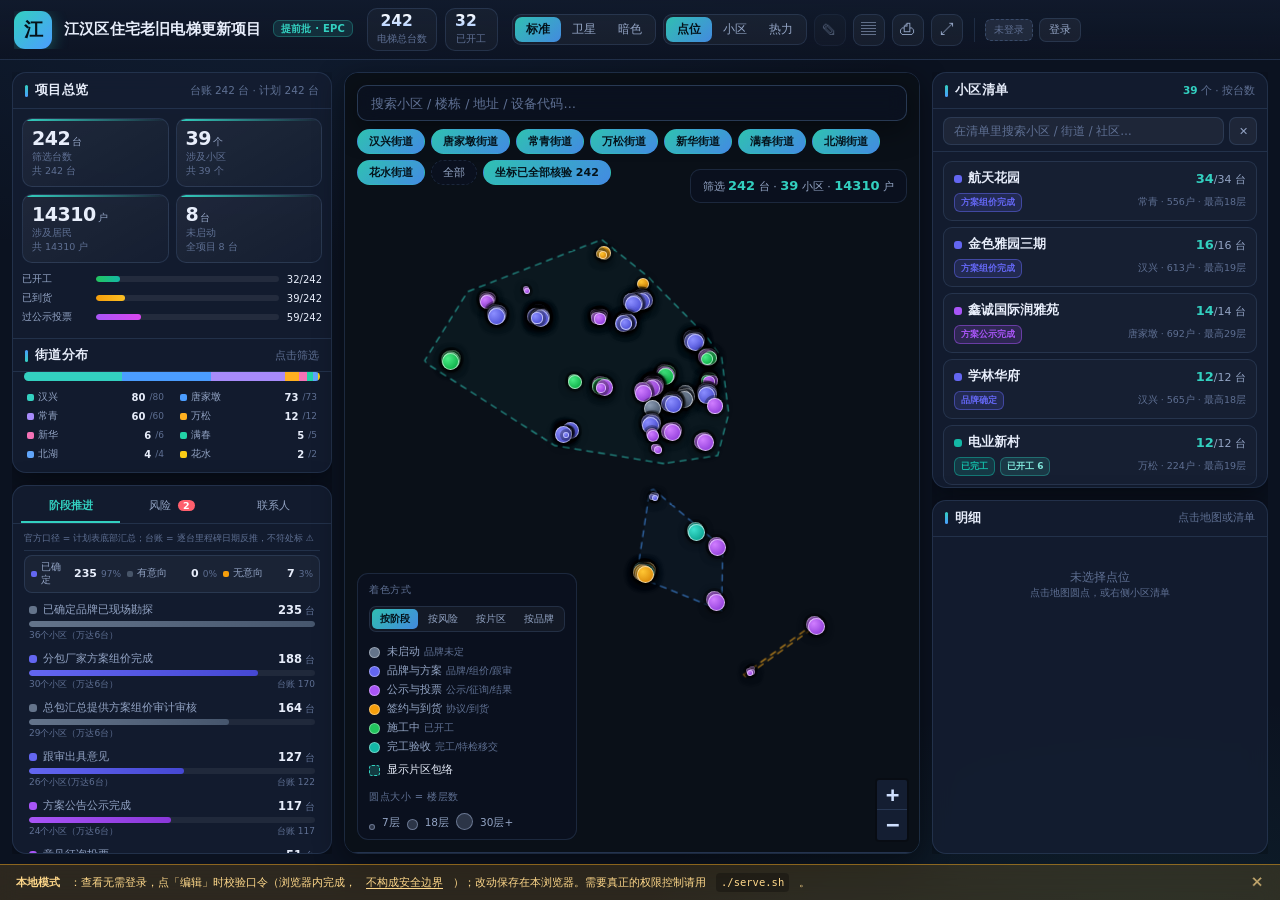
==== commit d7043dc7: "10.20" ====
--- a/dainti/index.html
+++ b/dainti/index.html
@@ -5,7 +5,7 @@
 <meta name="viewport" content="width=device-width, initial-scale=1">
 <title>江汉区老旧电梯更新项目 · 进度看台</title>
 <link rel="stylesheet" href="vendor/leaflet.css">
-<link rel="stylesheet" href="style.css?v=202610191836">
+<link rel="stylesheet" href="style.css?v=202610201219">
 </head>
 <body>
 
@@ -171,9 +171,9 @@
 </div>
 
 <script src="vendor/leaflet.js"></script>
-<script src="local-users.js?v=202610191836" onerror="window.__NO_LOCAL_USERS__=1"></script>
-<script src="auth.js?v=202610191836"></script>
-<script src="data/plan.js?v=202610191836"></script>
-<script src="app.js?v=202610191836"></script>
+<script src="local-users.js?v=202610201219" onerror="window.__NO_LOCAL_USERS__=1"></script>
+<script src="auth.js?v=202610201219"></script>
+<script src="data/plan.js?v=202610201219"></script>
+<script src="app.js?v=202610201219"></script>
 </body>
 </html>
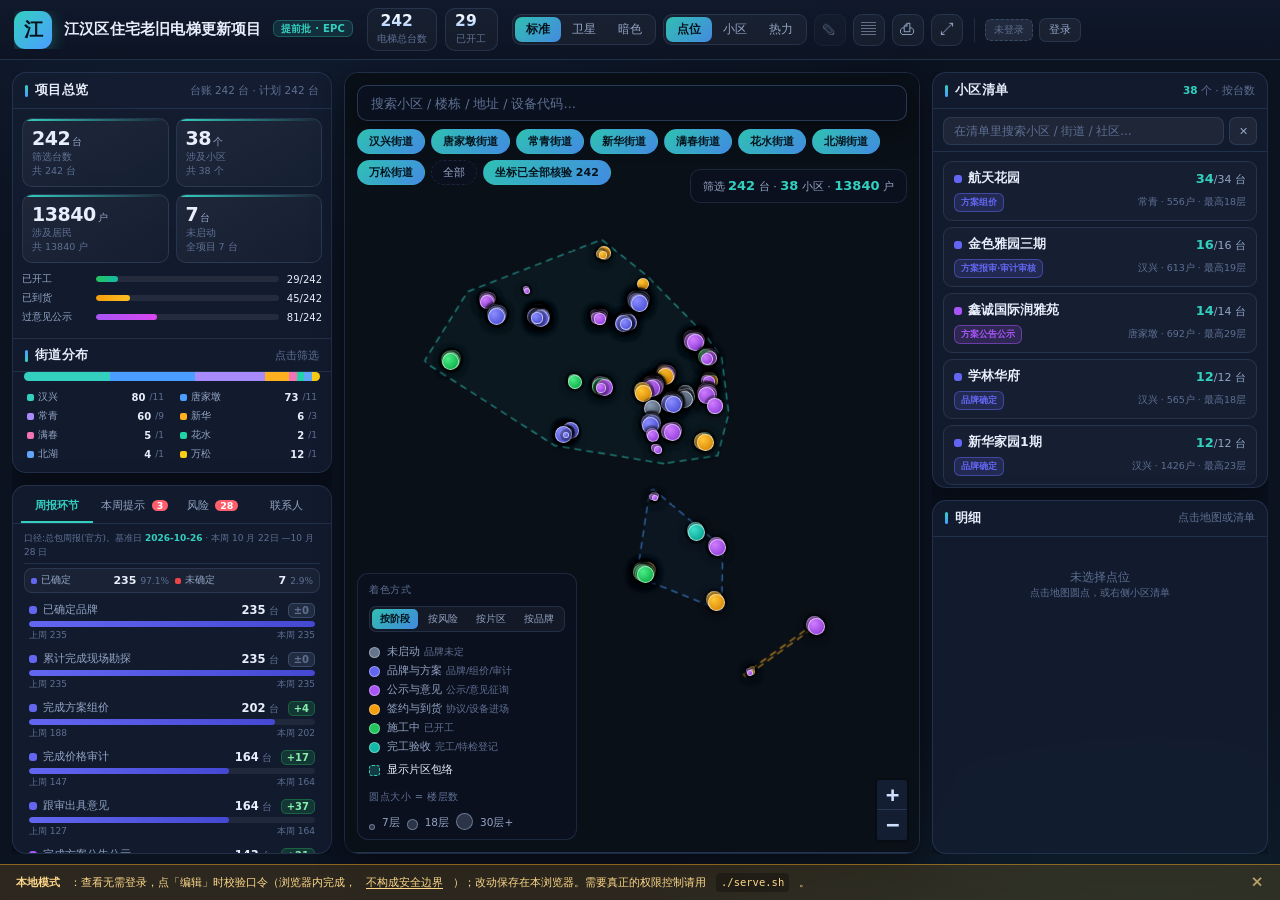
==== commit e4439e1e: "10.27" ====
--- a/dainti/index.html
+++ b/dainti/index.html
@@ -5,7 +5,7 @@
 <meta name="viewport" content="width=device-width, initial-scale=1">
 <title>江汉区老旧电梯更新项目 · 进度看台</title>
 <link rel="stylesheet" href="vendor/leaflet.css">
-<link rel="stylesheet" href="style.css?v=202610201219">
+<link rel="stylesheet" href="style.css?v=202610272130">
 </head>
 <body>
 
@@ -53,12 +53,14 @@
 
     <section class="card grow">
       <div class="tabs" id="leftTabs">
-        <button data-tab="funnel" class="on">阶段推进</button>
+        <button data-tab="funnel" class="on">周报环节</button>
+        <button data-tab="alert">本周提示 <b id="alertBadge">0</b></button>
         <button data-tab="risk">风险 <b id="riskBadge">0</b></button>
         <button data-tab="people">联系人</button>
       </div>
       <div class="tab-body">
         <div class="tab-pane on" id="paneFunnel"><div id="funnel" class="funnel"></div></div>
+        <div class="tab-pane" id="paneAlert"><div id="alertPanel" class="alert-panel"></div></div>
         <div class="tab-pane" id="paneRisk"><div id="riskPanel" class="risk-panel"></div></div>
         <div class="tab-pane" id="panePeople"><div id="peoplePanel" class="people-panel"></div></div>
       </div>
@@ -150,7 +152,6 @@
 <footer class="footbar">
   <span id="footLeft"></span>
   <span class="sep">|</span>
-  <span id="footAsOf"></span>
   <span class="sep">|</span>
   <span>坐标 WGS-84 → GCJ-02 对齐高德底图</span>
 </footer>
@@ -171,9 +172,9 @@
 </div>
 
 <script src="vendor/leaflet.js"></script>
-<script src="local-users.js?v=202610201219" onerror="window.__NO_LOCAL_USERS__=1"></script>
-<script src="auth.js?v=202610201219"></script>
-<script src="data/plan.js?v=202610201219"></script>
-<script src="app.js?v=202610201219"></script>
+<script src="local-users.js?v=202610272130" onerror="window.__NO_LOCAL_USERS__=1"></script>
+<script src="auth.js?v=202610272130"></script>
+<script src="data/plan.js?v=202610272130"></script>
+<script src="app.js?v=202610272130"></script>
 </body>
 </html>
--- a/dainti/style.css
+++ b/dainti/style.css
@@ -574,8 +574,8 @@
   display:none;position:absolute;z-index:900;left:50%;transform:translateX(-50%);bottom:12px;
   align-items:center;gap:7px;padding:7px 11px;border-radius:11px;
   background:rgba(255,176,32,.13);border:1px solid rgba(255,176,32,.5);
-  backdrop-filter:blur(12px);box-shadow:var(--shadow);flex-wrap:nowrap;width:max-content;
-  max-width:calc(100% - 20px);overflow:hidden}
+  backdrop-filter:blur(12px);box-shadow:var(--shadow);width:max-content;
+  max-width:calc(100% - 20px);overflow:visible}
 .eb-title{font-size:11.5px;font-weight:700;color:var(--warn);white-space:nowrap}
 .eb-hint{font-size:10px;color:var(--txt-2);white-space:nowrap;overflow:hidden;text-overflow:ellipsis;max-width:300px}
 @media (max-width:2100px){.eb-hint{display:none}}
@@ -748,7 +748,7 @@
 
 /* ================= 自动保存 / 批量编辑 ================= */
 .edit-bar{flex-direction:column;align-items:stretch;gap:6px;overflow:visible}
-.eb-row{display:flex;align-items:center;gap:7px;flex-wrap:nowrap;overflow:hidden}
+.eb-row{display:flex;align-items:center;justify-content:center;gap:7px;flex-wrap:wrap;overflow:visible}
 .eb-row .mini-btn{background:rgba(11,18,32,.75)}
 .eb-auto{display:flex;align-items:center;gap:5px;font-size:10.5px;color:var(--txt-2);
   cursor:pointer;white-space:nowrap;user-select:none;padding:0 3px}
@@ -775,3 +775,46 @@
 .cc .cc-chk{margin-right:6px;accent-color:var(--warn);cursor:pointer;flex:0 0 auto}
 .dt-sib .sib-chk{margin-right:6px;accent-color:var(--warn);cursor:pointer}
 .dt-sib.picked{background:rgba(255,176,32,.14);border-color:rgba(255,176,32,.4)}
+
+/* ================= 周报环节面板 ================= */
+.fn-delta{font-style:normal;font-size:10px;font-weight:600;margin-left:5px;padding:1px 5px;
+  border-radius:5px;font-variant-numeric:tabular-nums}
+.fn-delta.up{color:#86efac;background:rgba(34,197,94,.16);border:1px solid rgba(34,197,94,.32)}
+.fn-delta.down{color:#ff9aa3;background:rgba(255,95,109,.16);border:1px solid rgba(255,95,109,.32)}
+.fn-delta.flat{color:var(--txt-3);background:rgba(147,164,196,.12);border:1px solid var(--line-2)}
+.fn-warn{margin:8px 0 2px;padding:7px 9px;border-radius:8px;font-size:10.5px;line-height:1.7;
+  background:rgba(255,176,32,.10);border:1px solid rgba(255,176,32,.32);color:#ffd88a}
+.fn-warn b{color:var(--warn)}
+.fn-note b{color:var(--accent)}
+
+/* ================= 本周风险提示 ================= */
+.alert-panel{padding:2px 2px 10px}
+.al-block{border-radius:10px;padding:9px 10px;margin-bottom:8px;
+  background:linear-gradient(180deg,rgba(255,255,255,.045),rgba(255,255,255,.018));
+  border:1px solid var(--line);border-left:3px solid var(--ac,#8b95a8)}
+.al-hd{display:flex;align-items:baseline;gap:7px;flex-wrap:wrap;margin-bottom:6px}
+.al-cat{font-size:9.5px;font-weight:700;letter-spacing:.5px;color:var(--ac,#8b95a8);
+  white-space:nowrap;padding:1px 6px;border-radius:5px;
+  background:color-mix(in srgb,var(--ac) 16%,transparent);
+  border:1px solid color-mix(in srgb,var(--ac) 38%,transparent)}
+.al-title{font-size:11px;color:var(--txt);line-height:1.5;flex:1;min-width:0}
+.al-item{padding:5px 0;border-top:1px dashed rgba(120,160,220,.14)}
+.al-item:first-of-type{border-top:0;padding-top:2px}
+.al-txt{font-size:10.5px;line-height:1.75;color:var(--txt-2)}
+.al-no{font-style:normal;font-weight:700;color:var(--ac,#8b95a8);margin-right:4px}
+.al-chips{display:flex;flex-wrap:wrap;gap:5px;margin-top:6px}
+.al-chip{display:inline-flex;align-items:baseline;gap:5px;padding:3px 7px;border-radius:7px;
+  font-size:10px;cursor:pointer;transition:.14s;white-space:nowrap;
+  background:rgba(255,255,255,.05);border:1px solid var(--line)}
+.al-chip:hover{background:rgba(255,255,255,.1);border-color:var(--line-2)}
+.al-chip b{color:var(--txt);font-weight:600}
+.al-chip em{font-style:normal;color:var(--txt-3);font-size:9.5px}
+.al-chip i{font-style:normal;color:var(--txt-3);font-size:9.5px;font-variant-numeric:tabular-nums}
+.al-chip.warn{border-color:rgba(255,95,109,.42);background:rgba(255,95,109,.12)}
+.al-chip.warn b{color:#ff9aa3}
+.al-chip.ok{border-color:rgba(34,197,94,.3)}
+.al-next{margin-top:10px;padding-top:9px;border-top:1px solid var(--line)}
+.al-next-hd{font-size:10px;font-weight:600;color:var(--txt-3);letter-spacing:.5px;margin-bottom:6px}
+.al-next-row{display:flex;gap:7px;padding:4px 0;font-size:10.5px;line-height:1.6}
+.al-next-row b{color:var(--accent);font-weight:600;white-space:nowrap;flex:0 0 auto}
+.al-next-row span{color:var(--txt-2);min-width:0}
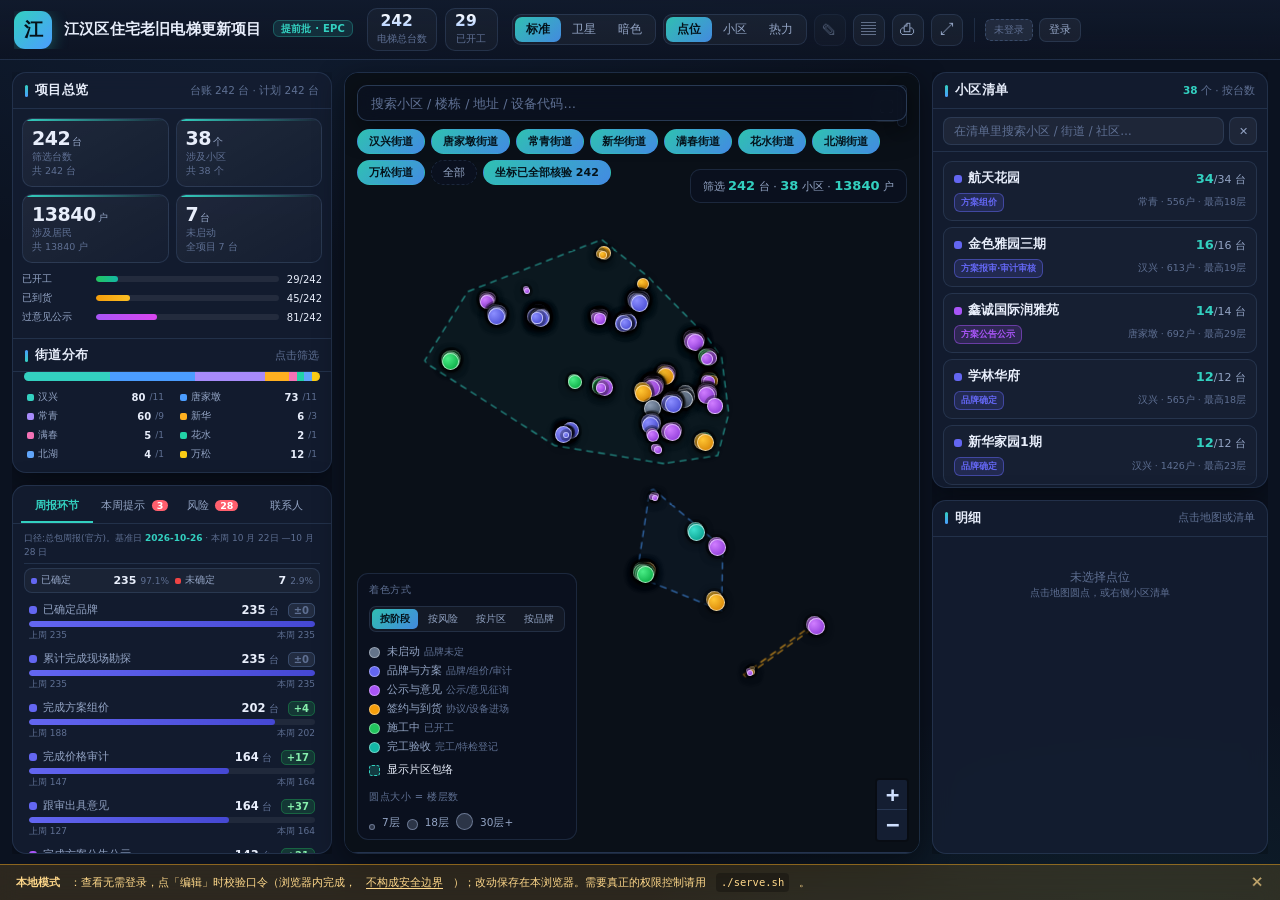
==== commit cae47c8e: "10.27max" ====
--- a/dainti/index.html
+++ b/dainti/index.html
@@ -5,7 +5,7 @@
 <meta name="viewport" content="width=device-width, initial-scale=1">
 <title>江汉区老旧电梯更新项目 · 进度看台</title>
 <link rel="stylesheet" href="vendor/leaflet.css">
-<link rel="stylesheet" href="style.css?v=202610272130">
+<link rel="stylesheet" href="style.css?v=202610272141">
 </head>
 <body>
 
@@ -73,6 +73,10 @@
       <div id="map"></div>
 
       <div class="map-overlay map-legend" id="legend"></div>
+
+      <div class="map-overlay map-fs" id="fsTray">
+        <button class="icon-btn" id="btnFull" title="地图全屏 / 退出（快捷键 F）">⛶</button>
+      </div>
 
       <div class="map-overlay map-filter">
         <input id="search" type="search" placeholder="搜索小区 / 楼栋 / 地址 / 设备代码…" autocomplete="off">
@@ -172,9 +176,9 @@
 </div>
 
 <script src="vendor/leaflet.js"></script>
-<script src="local-users.js?v=202610272130" onerror="window.__NO_LOCAL_USERS__=1"></script>
-<script src="auth.js?v=202610272130"></script>
-<script src="data/plan.js?v=202610272130"></script>
-<script src="app.js?v=202610272130"></script>
+<script src="local-users.js?v=202610272141" onerror="window.__NO_LOCAL_USERS__=1"></script>
+<script src="auth.js?v=202610272141"></script>
+<script src="data/plan.js?v=202610272141"></script>
+<script src="app.js?v=202610272141"></script>
 </body>
 </html>
--- a/dainti/style.css
+++ b/dainti/style.css
@@ -818,3 +818,34 @@
 .al-next-row{display:flex;gap:7px;padding:4px 0;font-size:10.5px;line-height:1.6}
 .al-next-row b{color:var(--accent);font-weight:600;white-space:nowrap;flex:0 0 auto}
 .al-next-row span{color:var(--txt-2);min-width:0}
+
+/* ================= 地图全屏 ================= */
+.map-fs{right:12px;top:12px;display:flex;align-items:center;gap:8px;
+  flex-wrap:wrap;justify-content:flex-end;max-width:calc(100% - 680px);
+  padding:4px;border-radius:11px;background:rgba(11,18,32,.78);
+  border:1px solid var(--line);backdrop-filter:blur(10px);
+  box-shadow:0 3px 14px rgba(0,0,0,.3)}
+.map-fs .icon-btn{flex:0 0 auto}
+body.fs .map-fs{max-width:none;padding:5px 8px;
+  background:rgba(11,18,32,.88);box-shadow:0 6px 22px rgba(0,0,0,.45)}
+.map-fs.has-actions .topbar-actions{padding-left:0;margin-left:0;border-left:0}
+
+/* 全屏时:地图铺满视口,顶栏/左右栏/底栏让位 */
+body.fs .map-stage{position:fixed;inset:0;z-index:3000;border-radius:0}
+body.fs .topbar,
+body.fs .col-left,
+body.fs .col-right,
+body.fs .footbar{display:none}
+body.fs .layout{grid-template-columns:0 1fr 0;gap:0}
+/* 时间轴抽屉在全屏下也要能用,提到地图之上 */
+body.fs .timeline-drawer{position:fixed;left:0;right:0;bottom:0;z-index:3040;
+  flex-basis:auto;height:0;box-shadow:0 -8px 28px rgba(0,0,0,.5)}
+body.fs .timeline-drawer.open{height:min(46vh,420px)}
+/* 全屏下编辑条不贴底(给时间轴留位置) */
+body.fs .edit-bar{bottom:16px}
+/* 全屏时图例/状态条更宽松 */
+body.fs .map-legend{bottom:16px}
+body.fs .map-note{bottom:16px}
+/* 全屏里给退出按钮一点强调 */
+body.fs #btnFull{background:linear-gradient(135deg,rgba(255,176,32,.9),rgba(255,140,0,.8));
+  color:#04121a;border-color:transparent;font-weight:700}
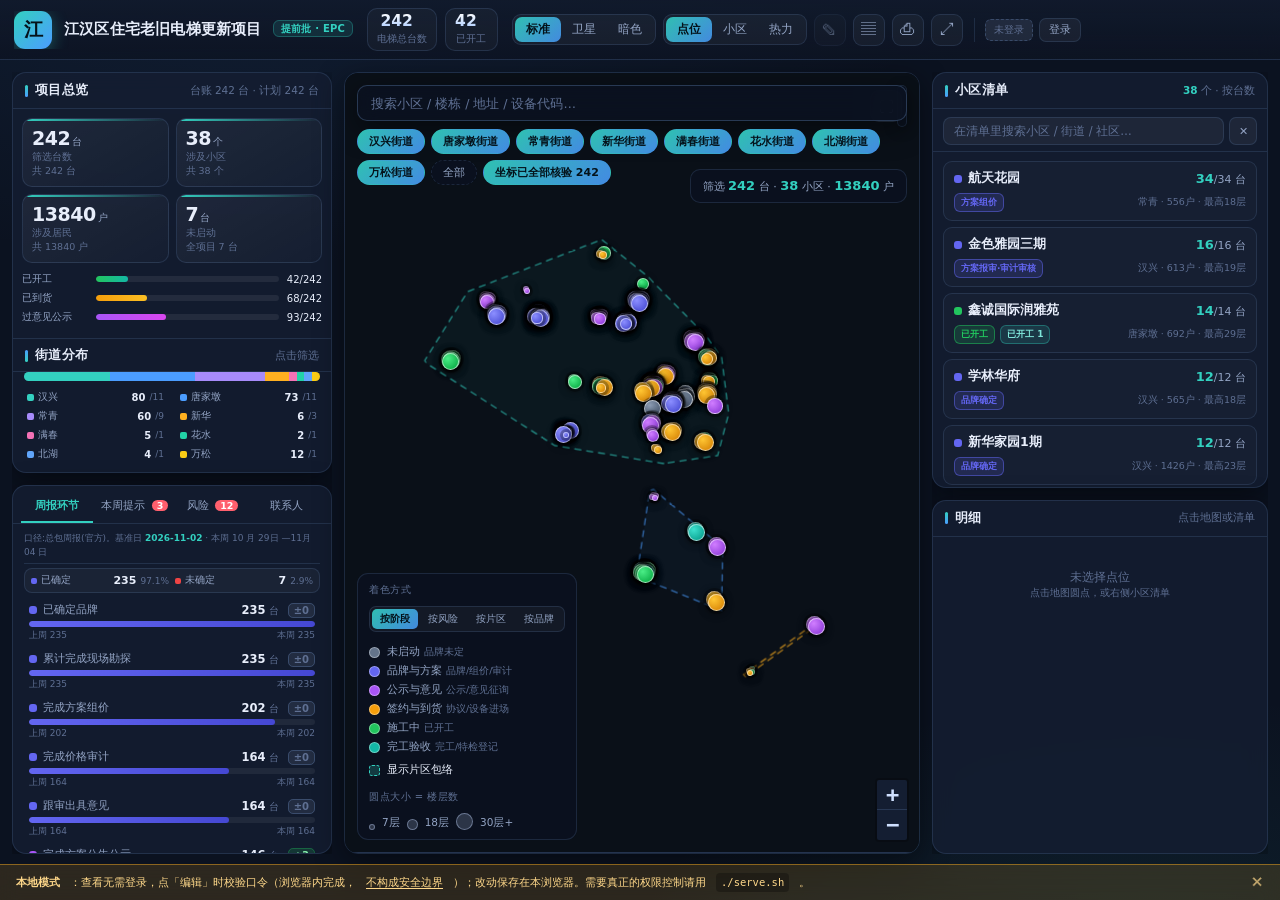
==== commit b7556687: "11.3" ====
--- a/dainti/index.html
+++ b/dainti/index.html
@@ -5,7 +5,7 @@
 <meta name="viewport" content="width=device-width, initial-scale=1">
 <title>江汉区老旧电梯更新项目 · 进度看台</title>
 <link rel="stylesheet" href="vendor/leaflet.css">
-<link rel="stylesheet" href="style.css?v=202610272141">
+<link rel="stylesheet" href="style.css?v=202611031945">
 </head>
 <body>
 
@@ -176,9 +176,9 @@
 </div>
 
 <script src="vendor/leaflet.js"></script>
-<script src="local-users.js?v=202610272141" onerror="window.__NO_LOCAL_USERS__=1"></script>
-<script src="auth.js?v=202610272141"></script>
-<script src="data/plan.js?v=202610272141"></script>
-<script src="app.js?v=202610272141"></script>
+<script src="local-users.js?v=202611031945" onerror="window.__NO_LOCAL_USERS__=1"></script>
+<script src="auth.js?v=202611031945"></script>
+<script src="data/plan.js?v=202611031945"></script>
+<script src="app.js?v=202611031945"></script>
 </body>
 </html>
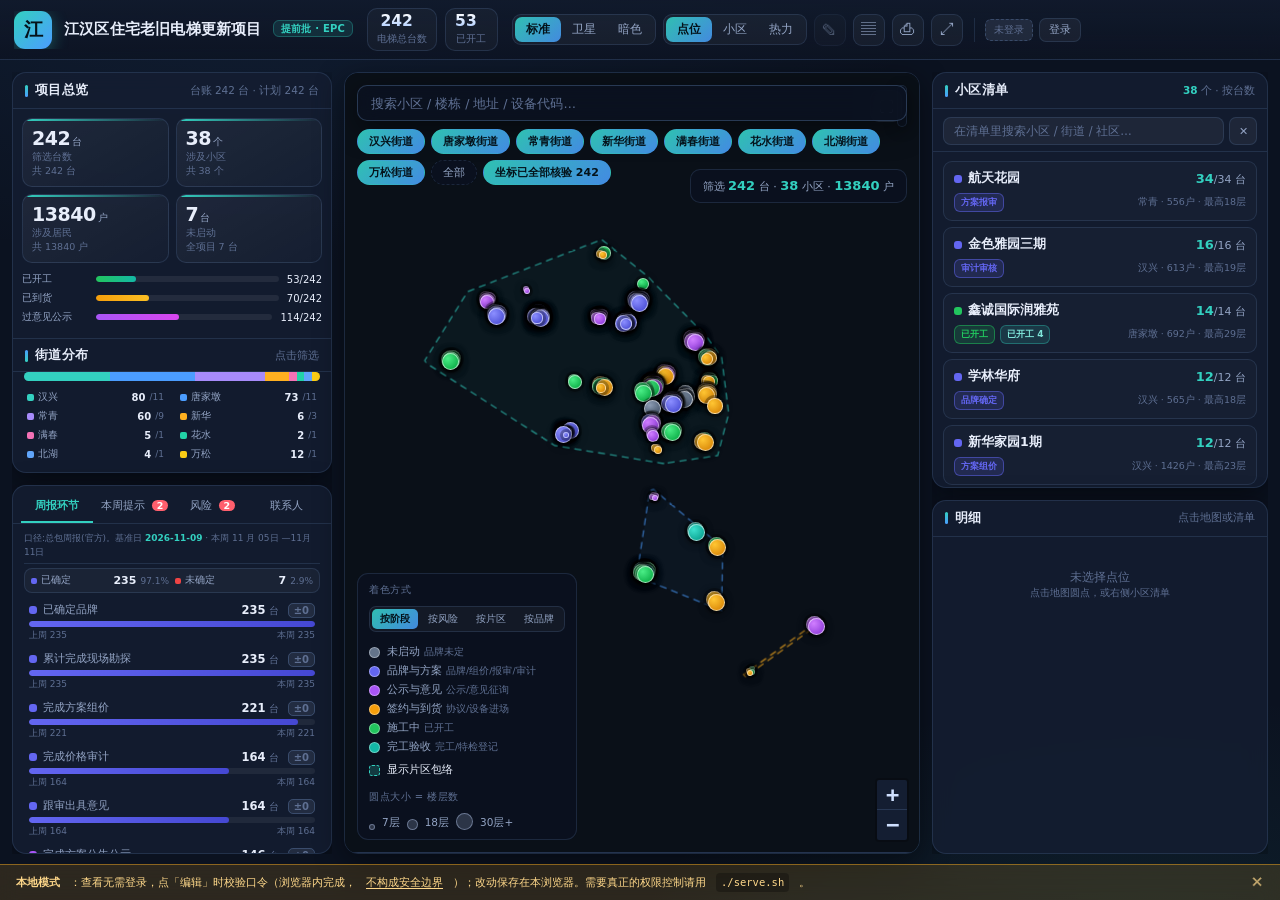
==== commit b50d2c6f: "11.11" ====
--- a/dainti/index.html
+++ b/dainti/index.html
@@ -5,7 +5,7 @@
 <meta name="viewport" content="width=device-width, initial-scale=1">
 <title>江汉区老旧电梯更新项目 · 进度看台</title>
 <link rel="stylesheet" href="vendor/leaflet.css">
-<link rel="stylesheet" href="style.css?v=202611031945">
+<link rel="stylesheet" href="style.css?v=202611111156">
 </head>
 <body>
 
@@ -176,9 +176,9 @@
 </div>
 
 <script src="vendor/leaflet.js"></script>
-<script src="local-users.js?v=202611031945" onerror="window.__NO_LOCAL_USERS__=1"></script>
-<script src="auth.js?v=202611031945"></script>
-<script src="data/plan.js?v=202611031945"></script>
-<script src="app.js?v=202611031945"></script>
+<script src="local-users.js?v=202611111156" onerror="window.__NO_LOCAL_USERS__=1"></script>
+<script src="auth.js?v=202611111156"></script>
+<script src="data/plan.js?v=202611111156"></script>
+<script src="app.js?v=202611111156"></script>
 </body>
 </html>
--- a/dainti/style.css
+++ b/dainti/style.css
@@ -849,3 +849,8 @@
 /* 全屏里给退出按钮一点强调 */
 body.fs #btnFull{background:linear-gradient(135deg,rgba(255,176,32,.9),rgba(255,140,0,.8));
   color:#04121a;border-color:transparent;font-weight:700}
+
+/* 明细渲染失败提示 */
+.dt-err{margin:10px;padding:10px 12px;border-radius:9px;font-size:11px;line-height:1.7;
+  background:rgba(255,95,109,.12);border:1px solid rgba(255,95,109,.4);color:#ff9aa3;word-break:break-all}
+.dt-err small{color:var(--txt-3);font-size:10px}
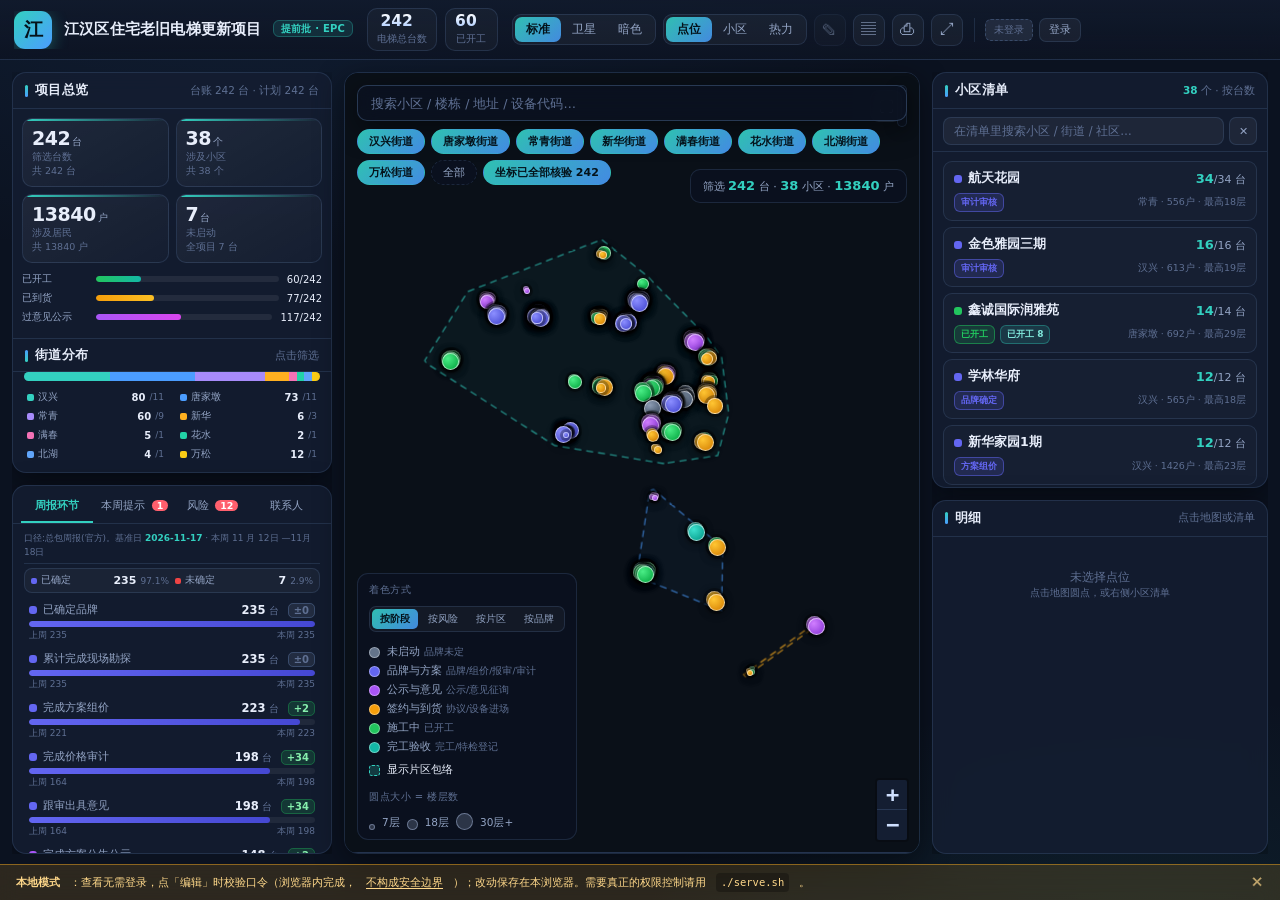
==== commit bf4c4fb9: "11.17" ====
--- a/dainti/index.html
+++ b/dainti/index.html
@@ -5,7 +5,7 @@
 <meta name="viewport" content="width=device-width, initial-scale=1">
 <title>江汉区老旧电梯更新项目 · 进度看台</title>
 <link rel="stylesheet" href="vendor/leaflet.css">
-<link rel="stylesheet" href="style.css?v=202611111156">
+<link rel="stylesheet" href="style.css?v=202611171925">
 </head>
 <body>
 
@@ -176,9 +176,9 @@
 </div>
 
 <script src="vendor/leaflet.js"></script>
-<script src="local-users.js?v=202611111156" onerror="window.__NO_LOCAL_USERS__=1"></script>
-<script src="auth.js?v=202611111156"></script>
-<script src="data/plan.js?v=202611111156"></script>
-<script src="app.js?v=202611111156"></script>
+<script src="local-users.js?v=202611171925" onerror="window.__NO_LOCAL_USERS__=1"></script>
+<script src="auth.js?v=202611171925"></script>
+<script src="data/plan.js?v=202611171925"></script>
+<script src="app.js?v=202611171925"></script>
 </body>
 </html>
